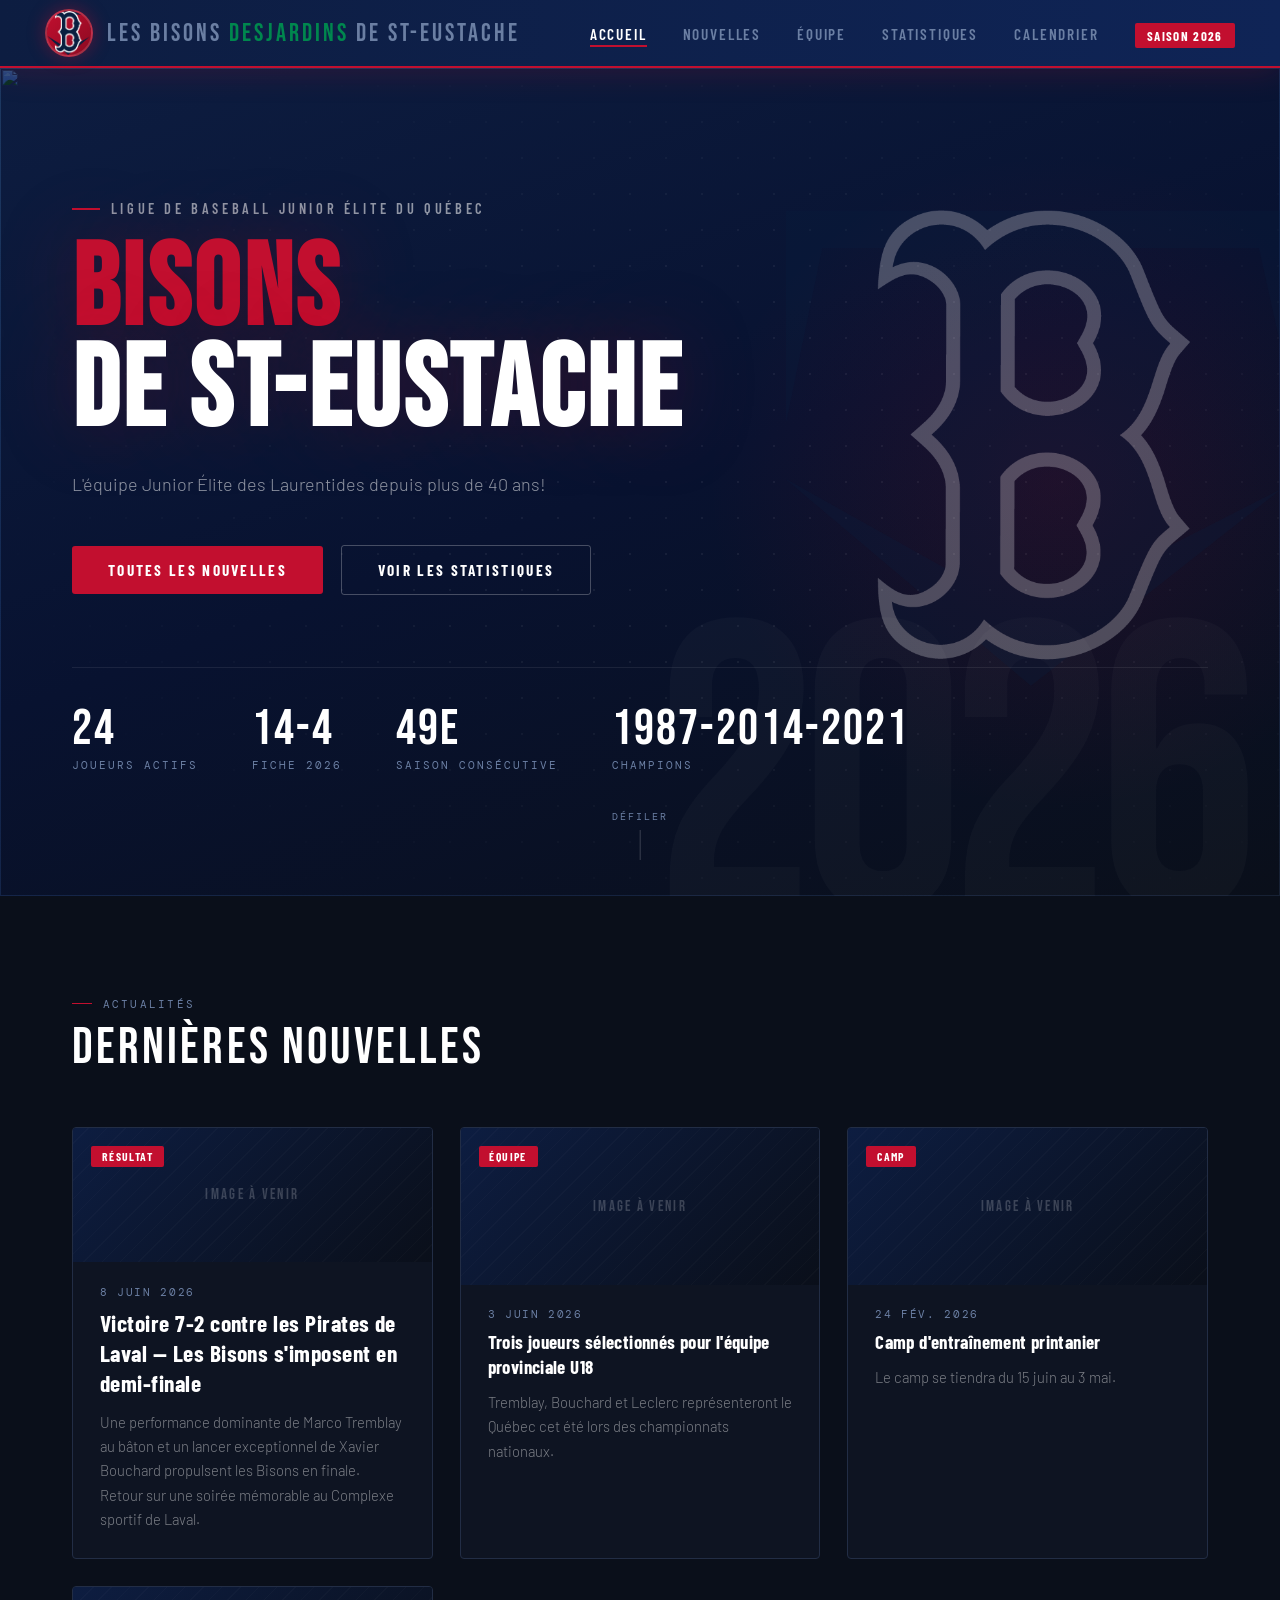
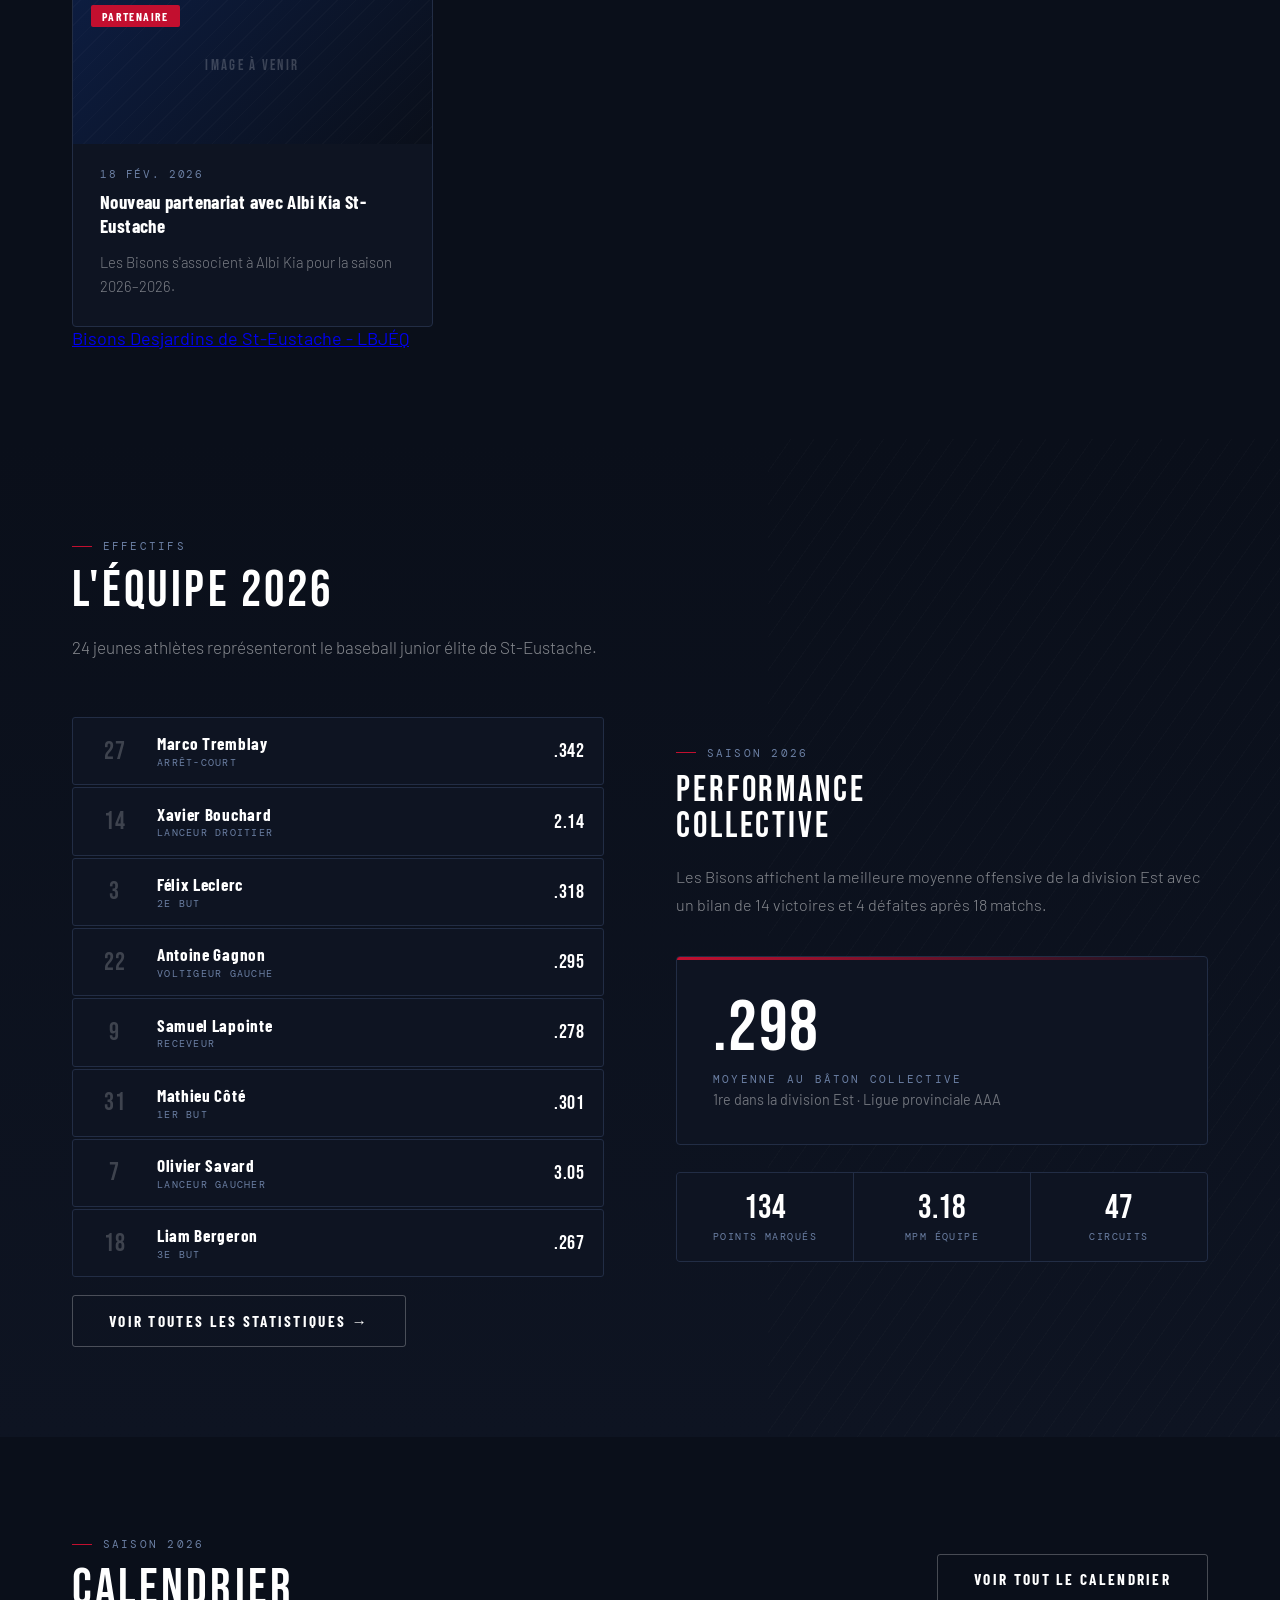
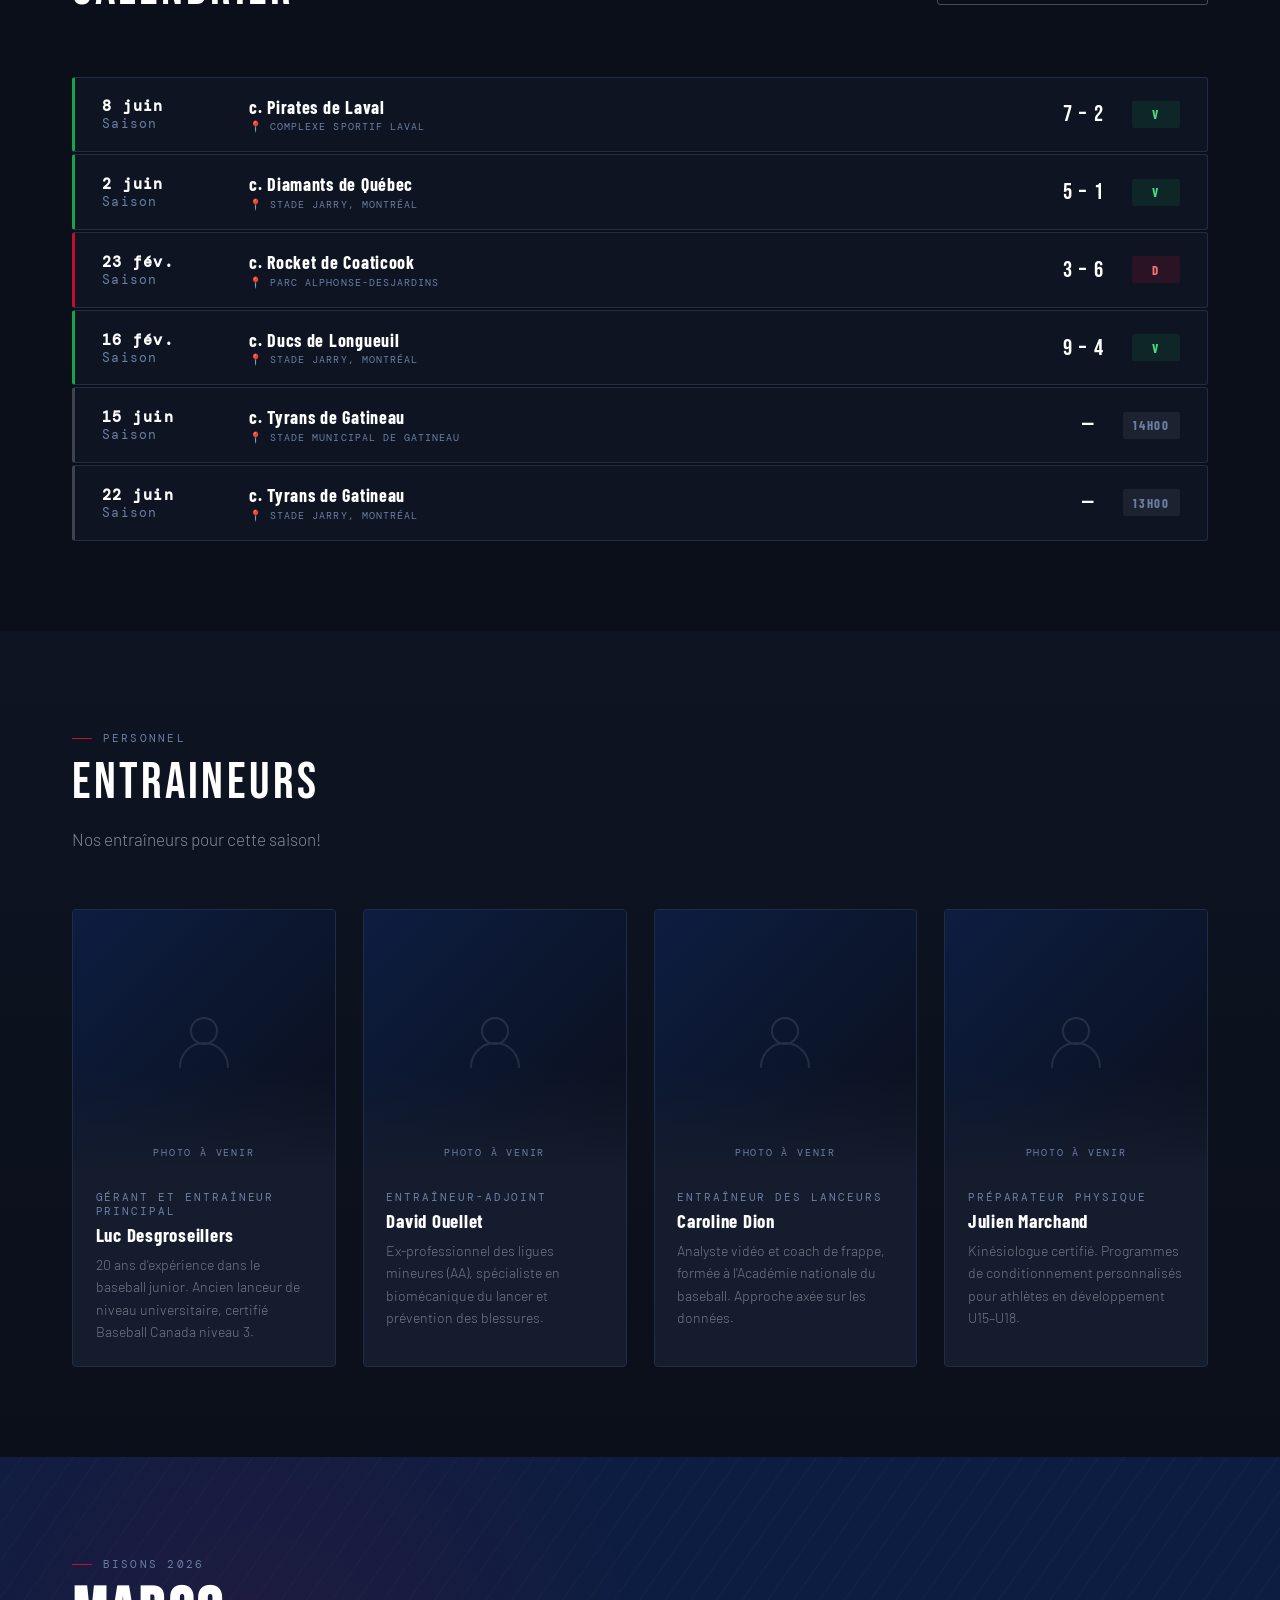
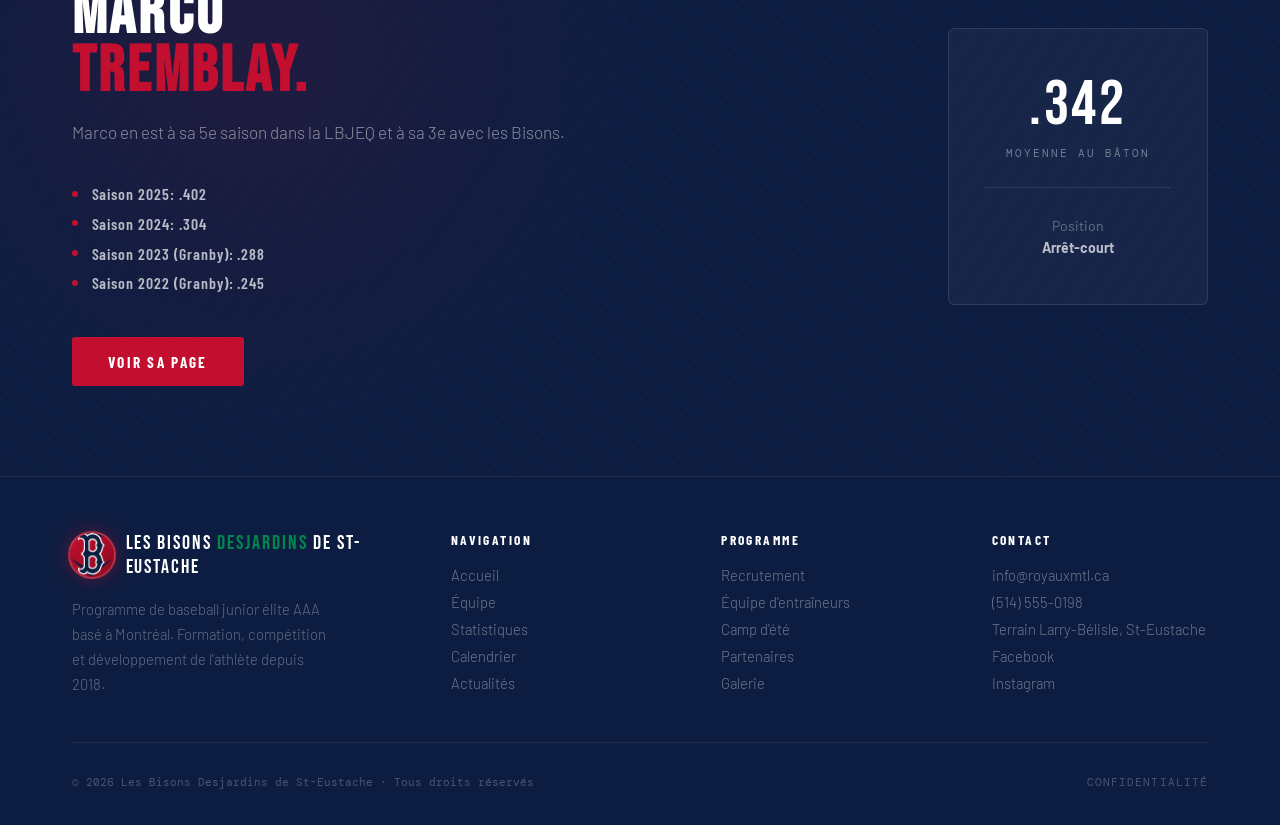
==== index.html @ 8368f29f "first commit" ====
<!DOCTYPE html>
<html lang="fr">
    <head>
        <meta charset="UTF-8" />
        <meta name="viewport" content="width=device-width, initial-scale=1.0" />
        <title>Les Bisons Desjardins de St-Eustache - LBJEQ</title>
        <link
            href="https://fonts.googleapis.com/css2?family=Bebas+Neue&family=Barlow+Condensed:wght@300;400;600;700;800&family=Barlow:wght@300;400;500&family=DM+Mono:wght@400;500&display=swap"
            rel="stylesheet"
        />
        <link rel="stylesheet" href="assets/css/app-mobile-first.css" />
    </head>
    <body>
        <div id="fb-root"></div>
<script async defer crossorigin="anonymous" src="https://connect.facebook.net/fr_CA/sdk.js#xfbml=1&version=v25.0&appId=APP_ID"></script>
        <!-- ══ NAV ══ -->
        <nav>
            <a href="index.html" class="nav-logo">
                <div class="logo-circle">
                    <img
                        src="assets/images/bisons_logo_no_bg.png"
                        alt="Bisons de St-Eustache"
                    />
                </div>
                <span class="nav-team"
                    >Les Bisons <span class="desjardins">Desjardins</span> de
                    St-Eustache</span
                >
            </a>
            <ul class="nav-links">
                <li><a href="index.html" class="active">Accueil</a></li>
                <li><a href="#nouvelles">Nouvelles</a></li>
                <li><a href="#equipe">Équipe</a></li>
                <li><a href="stats.html">Statistiques</a></li>
                <li><a href="calendrier.html">Calendrier</a></li>
                <li><span class="nav-badge">Saison 2026</span></li>
            </ul>
        </nav>

        <!-- ══ HERO ══ -->
        <section class="hero" id="accueil">
            <img class="hero-image" src="assets/images/IMG_6577.jpg" alt="">
            <div class="hero-bg-text">
                2026                
            </div>
            <div class="hero-inner">
                <img
                    class="team-logo logo-hero"
                    src="assets/images/bisons_logo_no_bg.png"
                    alt="Bisons de St-Eustache"
                />
                <div class="hero-eyebrow anim d1">
                    Ligue de Baseball Junior Élite du Québec
                </div>
                <h1 class="hero-title anim d2">
                    <em>Bisons</em> de St-Eustache
                </h1>
                <p class="hero-desc anim d3">
                    L'équipe Junior Élite des Laurentides depuis plus de 40 ans!
                </p>

                <div class="hero-actions anim d4">
                    <a href="#recrutement" class="btn-primary"
                        >Toutes les nouvelles</a
                    >
                    <a href="stats.html" class="btn-outline"
                        >Voir les statistiques</a
                    >
                </div>
                <div class="hero-stats anim d5">
                    <div class="hero-stat-item">
                        <div class="hero-stat-val">24</div>
                        <div class="hero-stat-label">Joueurs actifs</div>
                    </div>
                    <div class="hero-stat-item">
                        <div class="hero-stat-val">14-4</div>
                        <div class="hero-stat-label">Fiche 2026</div>
                    </div>
                    <div class="hero-stat-item">
                        <div class="hero-stat-val">49e</div>
                        <div class="hero-stat-label">Saison consécutive</div>
                    </div>
                    <div class="hero-stat-item">
                        <div class="hero-stat-val">1987-2014-2021</div>
                        <div class="hero-stat-label">Champions</div>
                    </div>
                </div>
            </div>
            <div class="hero-scroll">Défiler</div>
        </section>

        <!-- ══ ACTUALITÉS ══ -->
        <section id="actualites">
            <div class="section-label">Actualités</div>
            <div class="section-title">Dernières nouvelles</div>

            <div class="news-grid">
                <a href="#" class="news-card featured">
                    <div class="news-thumb">
                        <div class="news-thumb-bg"></div>
                        <div class="news-thumb-pattern"></div>
                        <span class="news-thumb-label">Image à venir</span>
                        <span class="news-thumb-tag">Résultat</span>
                    </div>
                    <div class="news-body">
                        <div class="news-date">8 juin 2026</div>
                        <div class="news-title">
                            Victoire 7-2 contre les Pirates de Laval — Les Bisons
                            s'imposent en demi-finale
                        </div>
                        <p class="news-excerpt">
                            Une performance dominante de Marco Tremblay au bâton
                            et un lancer exceptionnel de Xavier Bouchard
                            propulsent les Bisons en finale. Retour
                            sur une soirée mémorable au Complexe sportif de
                            Laval.
                        </p>
                    </div>
                </a>

                <a href="#" class="news-card">
                    <div class="news-thumb">
                        <div class="news-thumb-bg"></div>
                        <div class="news-thumb-pattern"></div>
                        <span class="news-thumb-label">Image à venir</span>
                        <span class="news-thumb-tag">Équipe</span>
                    </div>
                    <div class="news-body">
                        <div class="news-date">3 juin 2026</div>
                        <div class="news-title">
                            Trois joueurs sélectionnés pour l'équipe provinciale
                            U18
                        </div>
                        <p class="news-excerpt">
                            Tremblay, Bouchard et Leclerc représenteront le
                            Québec cet été lors des championnats nationaux.
                        </p>
                    </div>
                </a>

                <a href="#" class="news-card">
                    <div class="news-thumb">
                        <div class="news-thumb-bg"></div>
                        <div class="news-thumb-pattern"></div>
                        <span class="news-thumb-label">Image à venir</span>
                        <span class="news-thumb-tag">Camp</span>
                    </div>
                    <div class="news-body">
                        <div class="news-date">24 fév. 2026</div>
                        <div class="news-title">
                            Camp d'entraînement printanier
                        </div>
                        <p class="news-excerpt">
                            Le camp se tiendra du 15 juin au 3 mai. 
                        </p>
                    </div>
                </a>

                <a href="#" class="news-card">
                    <div class="news-thumb">
                        <div class="news-thumb-bg"></div>
                        <div class="news-thumb-pattern"></div>
                        <span class="news-thumb-label">Image à venir</span>
                        <span class="news-thumb-tag">Partenaire</span>
                    </div>
                    <div class="news-body">
                        <div class="news-date">18 fév. 2026</div>
                        <div class="news-title">
                            Nouveau partenariat avec Albi Kia St-Eustache
                        </div>
                        <p class="news-excerpt">
                            Les Bisons s'associent à Albi Kia pour
                            la saison 2026–2026.
                        </p>
                    </div>
                </a>
            </div>

            <div class="fb-page" data-href="https://www.facebook.com/bisonssteustachelbjeq" data-tabs="" data-width="" data-height="" data-small-header="false" data-adapt-container-width="true" data-hide-cover="false" data-show-facepile="false"><blockquote cite="https://www.facebook.com/bisonssteustachelbjeq" class="fb-xfbml-parse-ignore"><a href="https://www.facebook.com/bisonssteustachelbjeq">Bisons Desjardins de St-Eustache - LBJÉQ</a></blockquote></div>
        </section>

        <!-- ══ ÉQUIPE ══ -->
        <section id="equipe">
            <div class="section-label">Effectifs</div>
            <div class="section-title">L'équipe 2026</div>
            <p class="section-desc">
                24 jeunes athlètes représenteront le baseball junior élite de St-Eustache.
            </p>

            <div class="equipe-layout">
                <!-- Liste joueurs -->
                <div>
                    <div class="roster-list">
                        <a href="#" class="roster-item">
                            <span class="roster-num">27</span>
                            <div class="roster-info">
                                <div class="roster-name">Marco Tremblay</div>
                                <div class="roster-pos">Arrêt-court</div>
                            </div>
                            <span class="roster-avg">.342</span>
                        </a>
                        <a href="#" class="roster-item">
                            <span class="roster-num">14</span>
                            <div class="roster-info">
                                <div class="roster-name">Xavier Bouchard</div>
                                <div class="roster-pos">Lanceur droitier</div>
                            </div>
                            <span class="roster-avg">2.14</span>
                        </a>
                        <a href="#" class="roster-item">
                            <span class="roster-num">3</span>
                            <div class="roster-info">
                                <div class="roster-name">Félix Leclerc</div>
                                <div class="roster-pos">2e but</div>
                            </div>
                            <span class="roster-avg">.318</span>
                        </a>
                        <a href="#" class="roster-item">
                            <span class="roster-num">22</span>
                            <div class="roster-info">
                                <div class="roster-name">Antoine Gagnon</div>
                                <div class="roster-pos">Voltigeur gauche</div>
                            </div>
                            <span class="roster-avg">.295</span>
                        </a>
                        <a href="#" class="roster-item">
                            <span class="roster-num">9</span>
                            <div class="roster-info">
                                <div class="roster-name">Samuel Lapointe</div>
                                <div class="roster-pos">Receveur</div>
                            </div>
                            <span class="roster-avg">.278</span>
                        </a>
                        <a href="#" class="roster-item">
                            <span class="roster-num">31</span>
                            <div class="roster-info">
                                <div class="roster-name">Mathieu Côté</div>
                                <div class="roster-pos">1er but</div>
                            </div>
                            <span class="roster-avg">.301</span>
                        </a>
                        <a href="#" class="roster-item">
                            <span class="roster-num">7</span>
                            <div class="roster-info">
                                <div class="roster-name">Olivier Savard</div>
                                <div class="roster-pos">Lanceur gaucher</div>
                            </div>
                            <span class="roster-avg">3.05</span>
                        </a>
                        <a href="#" class="roster-item">
                            <span class="roster-num">18</span>
                            <div class="roster-info">
                                <div class="roster-name">Liam Bergeron</div>
                                <div class="roster-pos">3e but</div>
                            </div>
                            <span class="roster-avg">.267</span>
                        </a>
                    </div>
                    <div style="margin-top: 1rem">
                        <a
                            href="stats.html"
                            class="btn-outline"                           
                        >
                            Voir toutes les statistiques →
                        </a>
                    </div>
                </div>

                <!-- Statistiques équipe -->
                <div class="equipe-cta">
                    <div class="section-label">Saison 2026</div>
                    <div class="equipe-cta-title">
                        Performance<br />collective
                    </div>
                    <p class="equipe-cta-text">
                        Les Bisons affichent la meilleure moyenne offensive de
                        la division Est avec un bilan de 14 victoires et 4
                        défaites après 18 matchs.
                    </p>

                    <div class="stat-showcase">
                        <div class="stat-showcase-val">.298</div>
                        <div class="stat-showcase-label">
                            Moyenne au bâton collective
                        </div>
                        <div class="stat-showcase-sub">
                            1re dans la division Est · Ligue provinciale AAA
                        </div>
                    </div>

                    <div class="stat-mini-row">
                        <div class="stat-mini">
                            <div class="stat-mini-val">134</div>
                            <div class="stat-mini-label">Points marqués</div>
                        </div>
                        <div class="stat-mini">
                            <div class="stat-mini-val">3.18</div>
                            <div class="stat-mini-label">MPM équipe</div>
                        </div>
                        <div class="stat-mini">
                            <div class="stat-mini-val">47</div>
                            <div class="stat-mini-label">Circuits</div>
                        </div>
                    </div>
                </div>
            </div>
        </section>

        <!-- ══ CALENDRIER ══ -->
        <section id="calendrier">
            <div class="cal-header-row">
                <div>
                    <div class="section-label">Saison 2026</div>
                    <div class="section-title">Calendrier</div>
                </div>
                    <div>
                        <a
                            href="calendrier.html"
                            class="btn-outline"                           
                        >
                            Voir tout le calendrier
                        </a>
                    </div>
            </div>

            <div class="games-list">
                <div class="game-row win">
                    <div class="game-date">
                        <strong>8 juin</strong>Saison
                    </div>
                    <div class="game-matchup">
                        <div class="game-vs">c. Pirates de Laval</div>
                        <div class="game-location">
                            📍 Complexe sportif Laval
                        </div>
                    </div>
                    <div class="game-score">7 – 2</div>
                    <div class="game-result v">V</div>
                </div>
                <div class="game-row win">
                    <div class="game-date"><strong>2 juin</strong>Saison</div>
                    <div class="game-matchup">
                        <div class="game-vs">c. Diamants de Québec</div>
                        <div class="game-location">
                            📍 Stade Jarry, Montréal
                        </div>
                    </div>
                    <div class="game-score">5 – 1</div>
                    <div class="game-result v">V</div>
                </div>
                <div class="game-row loss">
                    <div class="game-date"><strong>23 fév.</strong>Saison</div>
                    <div class="game-matchup">
                        <div class="game-vs">c. Rocket de Coaticook</div>
                        <div class="game-location">
                            📍 Parc Alphonse-Desjardins
                        </div>
                    </div>
                    <div class="game-score">3 – 6</div>
                    <div class="game-result d">D</div>
                </div>
                <div class="game-row win">
                    <div class="game-date"><strong>16 fév.</strong>Saison</div>
                    <div class="game-matchup">
                        <div class="game-vs">c. Ducs de Longueuil</div>
                        <div class="game-location">
                            📍 Stade Jarry, Montréal
                        </div>
                    </div>
                    <div class="game-score">9 – 4</div>
                    <div class="game-result v">V</div>
                </div>
                <div class="game-row next">
                    <div class="game-date"><strong>15 juin</strong>Saison</div>
                    <div class="game-matchup">
                        <div class="game-vs">c. Tyrans de Gatineau</div>
                        <div class="game-location">
                            📍 Stade Municipal de Gatineau
                        </div>
                    </div>
                    <div class="game-score">—</div>
                    <div class="game-result a-venir">14h00</div>
                </div>
                <div class="game-row next">
                    <div class="game-date"><strong>22 juin</strong>Saison</div>
                    <div class="game-matchup">
                        <div class="game-vs">c. Tyrans de Gatineau</div>
                        <div class="game-location">
                            📍 Stade Jarry, Montréal
                        </div>
                    </div>
                    <div class="game-score">—</div>
                    <div class="game-result a-venir">13h00</div>
                </div>
            </div>
        </section>

        <!-- ══ ENTRAÎNEURS ══ -->
        <section id="entraineurs">
            <div class="section-label">Personnel</div>
            <div class="section-title">Entraineurs</div>
            <p class="section-desc">Nos entraîneurs pour cette saison!</p>

            <div class="staff-grid">
                <div class="staff-card">
                    <div class="staff-photo">
                        <svg
                            width="60"
                            height="60"
                            viewBox="0 0 60 60"
                            fill="none"
                        >
                            <circle
                                cx="30"
                                cy="20"
                                r="13"
                                stroke="white"
                                stroke-width="2"
                            />
                            <path
                                d="M6 56c0-13.255 10.745-24 24-24s24 10.745 24 24"
                                stroke="white"
                                stroke-width="2"
                                stroke-linecap="round"
                            />
                        </svg>
                        <div class="staff-photo-label">Photo à venir</div>
                    </div>
                    <div class="staff-body">
                        <div class="staff-role">
                            Gérant et entraîneur principal
                        </div>
                        <div class="staff-name">Luc Desgroseillers</div>
                        <p class="staff-bio">
                            20 ans d'expérience dans le baseball junior. Ancien
                            lanceur de niveau universitaire, certifié Baseball
                            Canada niveau 3.
                        </p>
                    </div>
                </div>

                <div class="staff-card">
                    <div class="staff-photo">
                        <svg
                            width="60"
                            height="60"
                            viewBox="0 0 60 60"
                            fill="none"
                        >
                            <circle
                                cx="30"
                                cy="20"
                                r="13"
                                stroke="white"
                                stroke-width="2"
                            />
                            <path
                                d="M6 56c0-13.255 10.745-24 24-24s24 10.745 24 24"
                                stroke="white"
                                stroke-width="2"
                                stroke-linecap="round"
                            />
                        </svg>
                        <div class="staff-photo-label">Photo à venir</div>
                    </div>
                    <div class="staff-body">
                        <div class="staff-role">Entraîneur-adjoint</div>
                        <div class="staff-name">David Ouellet</div>
                        <p class="staff-bio">
                            Ex-professionnel des ligues mineures (AA),
                            spécialiste en biomécanique du lancer et prévention
                            des blessures.
                        </p>
                    </div>
                </div>

                <div class="staff-card">
                    <div class="staff-photo">
                        <svg
                            width="60"
                            height="60"
                            viewBox="0 0 60 60"
                            fill="none"
                        >
                            <circle
                                cx="30"
                                cy="20"
                                r="13"
                                stroke="white"
                                stroke-width="2"
                            />
                            <path
                                d="M6 56c0-13.255 10.745-24 24-24s24 10.745 24 24"
                                stroke="white"
                                stroke-width="2"
                                stroke-linecap="round"
                            />
                        </svg>
                        <div class="staff-photo-label">Photo à venir</div>
                    </div>
                    <div class="staff-body">
                        <div class="staff-role">Entraîneur des lanceurs</div>
                        <div class="staff-name">Caroline Dion</div>
                        <p class="staff-bio">
                            Analyste vidéo et coach de frappe, formée à
                            l'Académie nationale du baseball. Approche axée sur
                            les données.
                        </p>
                    </div>
                </div>

                <div class="staff-card">
                    <div class="staff-photo">
                        <svg
                            width="60"
                            height="60"
                            viewBox="0 0 60 60"
                            fill="none"
                        >
                            <circle
                                cx="30"
                                cy="20"
                                r="13"
                                stroke="white"
                                stroke-width="2"
                            />
                            <path
                                d="M6 56c0-13.255 10.745-24 24-24s24 10.745 24 24"
                                stroke="white"
                                stroke-width="2"
                                stroke-linecap="round"
                            />
                        </svg>
                        <div class="staff-photo-label">Photo à venir</div>
                    </div>
                    <div class="staff-body">
                        <div class="staff-role">Préparateur physique</div>
                        <div class="staff-name">Julien Marchand</div>
                        <p class="staff-bio">
                            Kinésiologue certifié. Programmes de conditionnement
                            personnalisés pour athlètes en développement
                            U15–U18.
                        </p>
                    </div>
                </div>
            </div>
        </section>

        <!-- ══ RECRUTEMENT ══ -->
        <section id="recrutement">
            <div class="recruit-inner">
                <div>
                    <div class="section-label">Bisons 2026</div>
                    <h2 class="recruit-title">
                        Marco<br /><span>Tremblay.</span>
                    </h2>
                    <p class="recruit-desc">
                        Marco en est à sa 5e saison dans la LBJEQ et à sa 3e avec les Bisons.
                    </p>
                    <div class="recruit-criteria">
                        <div class="recruit-crit">
                            Saison 2025: .402
                        </div>
                        <div class="recruit-crit">
                            Saison 2024: .304
                        </div>
                        <div class="recruit-crit">
                            Saison 2023 (Granby): .288
                        </div>
                        <div class="recruit-crit">
                            Saison 2022 (Granby): .245
                        </div>                        
                    </div>
                    <div style="display: flex; gap: 1rem; flex-wrap: wrap">
                        <a href="#" class="btn-primary"
                            >Voir sa page</a
                        >
                    </div>
                </div>

                <div class="recruit-card">
                    <div class="recruit-card-val">.342</div>
                    <div class="recruit-card-label">Moyenne au bâton</div>
                    <div class="recruit-card-divider"></div>
                    <div class="recruit-card-sub">
                        Position<br />
                        <strong style="color: rgba(255, 255, 255, 0.7)"
                            >Arrêt-court</strong
                        >
                    </div>
                </div>
            </div>
        </section>

        <!-- ══ FOOTER ══ -->
        <footer class="footer-full">
            <div class="footer-top">
                <div class="footer-brand">
                    <div class="footer-logo-row">
                        <div class="footer-logo-circle logo-circle">
                            <img
                                src="assets/images/bisons_logo_no_bg.png"
                                alt="Bisons de St-Eustache"
                            />
                        </div>
                        <span class="footer-brand-name"
                            >Les Bisons
                            <span class="desjardins">Desjardins</span> de
                            St-Eustache</span
                        >
                    </div>
                    <p class="footer-brand-desc">
                        Programme de baseball junior élite AAA basé à Montréal.
                        Formation, compétition et développement de l'athlète
                        depuis 2018.
                    </p>
                </div>
                <div>
                    <div class="footer-col-title">Navigation</div>
                    <div class="footer-col-links">
                        <a href="#">Accueil</a>
                        <a href="#">Équipe</a>
                        <a href="stats.html">Statistiques</a>
                        <a href="#">Calendrier</a>
                        <a href="#">Actualités</a>
                    </div>
                </div>
                <div>
                    <div class="footer-col-title">Programme</div>
                    <div class="footer-col-links">
                        <a href="#">Recrutement</a>
                        <a href="#">Équipe d'entraîneurs</a>
                        <a href="#">Camp d'été</a>
                        <a href="#">Partenaires</a>
                        <a href="#">Galerie</a>
                    </div>
                </div>
                <div>
                    <div class="footer-col-title">Contact</div>
                    <div class="footer-col-links">
                        <a href="#">info@royauxmtl.ca</a>
                        <a href="#">(514) 555-0198</a>
                        <a href="#">Terrain Larry-Bélisle, St-Eustache</a>
                        <a href="#">Facebook</a>
                        <a href="#">Instagram</a>
                    </div>
                </div>
            </div>
            <div class="footer-bottom">
                <div class="footer-copy">
                    © 2026 Les Bisons Desjardins de St-Eustache · Tous droits
                    réservés
                </div>
                <div class="footer-bottom-links">
                    <a href="#">Confidentialité</a>
                </div>
            </div>
        </footer>

        <script>
            // Tabs calendrier
            document.querySelectorAll(".cal-tab").forEach((tab) => {
                tab.addEventListener("click", () => {
                    document
                        .querySelectorAll(".cal-tab")
                        .forEach((t) => t.classList.remove("active"));
                    tab.classList.add("active");
                });
            });

            // Intersection Observer pour animations au scroll
            const observer = new IntersectionObserver(
                (entries) => {
                    entries.forEach((e) => {
                        if (e.isIntersecting) {
                            e.target.style.animationPlayState = "running";
                        }
                    });
                },
                { threshold: 0.1 }
            );

            document.querySelectorAll(".anim").forEach((el) => {
                el.style.animationPlayState = "paused";
                observer.observe(el);
            });

            const nav = document.querySelector("nav");
            let lastScroll = 0;

            window.addEventListener(
                "scroll",
                () => {
                    const scrollY = window.scrollY;

                    if (scrollY > 60) {
                        nav.classList.add("nav-compact");
                    } else {
                        nav.classList.remove("nav-compact");
                    }

                    lastScroll = scrollY;
                },
                { passive: true }
            );
        </script>
    </body>
</html>
---- assets/css/app-mobile-first.css ----
/*
 * ═══════════════════════════════════════════════════════════════════
 *  Les Bisons de St-Eustache — Feuille de styles principale
 *  Couvre : index.html · stats.html · calendrier.html
 *
 *  Approche : MOBILE-FIRST
 *  Les styles de base ciblent les petits écrans (< 512px).
 *  Les media queries élargissent la mise en page progressivement :
 *    @media (min-width: 512px)   — petits téléphones / paysage
 *    @media (min-width: 792px)   — tablettes
 *    @media (min-width: 992px)   — tablettes larges
 *    @media (min-width: 1084px)  — bureau
 *
 *  Polices requises (Google Fonts) :
 *  Bebas Neue · Barlow Condensed 300/400/600/700/800
 *  Barlow 300/400/500 · DM Mono 400/500
 *
 *  <link href="https://fonts.googleapis.com/css2?family=Bebas+Neue
 *    &family=Barlow+Condensed:wght@300;400;600;700;800
 *    &family=Barlow:wght@300;400;500
 *    &family=DM+Mono:wght@400;500&display=swap" rel="stylesheet"/>
 * ═══════════════════════════════════════════════════════════════════
 */


/* ════════════════════════════════════════════════════════════════
   1. DESIGN TOKENS — variables CSS
   ════════════════════════════════════════════════════════════════ */
:root {
    --rouge:         #c20f2f;
    --rouge-sombre:  #8c0a21;
    --marine:        #0d1d41;
    --blanc:         #ffffff;
    --gris-fonce:    #0a0f1a;
    --gris-moyen:    #111827;
    --surface:       #0e1422;
    --surface2:      #141c2e;
    --bord:          #222d45;
    --muted:         #6b7fa3;
    --vert:          #16a34a;
    --vert-bg:       rgba(22, 163, 74, 0.12);
    --vert-text:     #4ade80;
    --rouge-bg:      rgba(194, 15, 47, 0.15);
    --rouge-text:    #f87171;
    --desjardins:    #00874e;
}


/* ════════════════════════════════════════════════════════════════
   2. RESET & BASE
   ════════════════════════════════════════════════════════════════ */
*,
*::before,
*::after {
    box-sizing: border-box;
    margin: 0;
    padding: 0;
}

html {
    scroll-behavior: smooth;    
    font-size: 18px;
}

body {
    font-family: "Barlow", sans-serif;
    background: var(--gris-fonce);
    color: var(--blanc);
    overflow-x: hidden;
    min-height: 100vh;
}


/* ════════════════════════════════════════════════════════════════
   3. NAVIGATION
   ════════════════════════════════════════════════════════════════ */
nav {
    position: sticky;
    top: 0;
    z-index: 200;
    background: linear-gradient(90deg, var(--marine) 0%, #0f2456 100%);
    border-bottom: 2px solid var(--rouge);
    display: flex;
    align-items: center;
    justify-content: space-between;
    padding: 0 1rem;         /* mobile : padding réduit */
    height: 68px;
    box-shadow: 0 4px 32px rgba(194, 15, 47, 0.18);
    transition:
        height 0.3s cubic-bezier(0.16, 1, 0.3, 1),
        box-shadow 0.3s ease,
        background 0.3s ease,
        padding 0.3s ease;
}

@media (min-width: 792px) {
    nav {
        padding: 0 1.5rem;
    }
}

@media (min-width: 1084px) {
    nav {
        padding: 0 2.5rem;
    }
}

.nav-logo {
    display: flex;
    align-items: center;
    gap: 0.75rem;
    text-decoration: none;
}

.nav-logo,
.nav-logo:visited {
    color: var(--muted);
}

.logo-circle img {
    width: 48px;
    height: 48px;
    border-radius: 50%;
    background: linear-gradient(135deg, var(--rouge) 0%, var(--rouge-sombre) 100%);
    border: 2px solid rgba(255, 255, 255, 0.15);
    display: flex;
    align-items: center;
    justify-content: center;
    font-family: "Bebas Neue", sans-serif;
    font-size: 1.05rem;
    letter-spacing: 0.04em;
    color: var(--blanc);
    box-shadow: 0 0 18px rgba(194, 15, 47, 0.4);
    flex-shrink: 0;
}

.nav-team {
    font-family: "Bebas Neue", sans-serif;
    font-size: 1.4rem;
    letter-spacing: 0.12em;
}

/* Sur mobile, on cache le sous-titre Desjardins */
.desjardins {
    color: var(--desjardins);
}

@media (min-width: 992px) {
    .nav-team .desjardins {
        display: none;  /* Caché entre 792px et 992px (nav-team disparaît) */
    }
}

@media (min-width: 1084px) {
    .nav-team .desjardins {
        display: inline; /* Réapparaît sur grand écran */
    }
}

/* Sur mobile, nav-team est visible mais nav-links est caché */
.nav-links {
    display: none;          /* mobile : liens masqués */
    list-style: none;
}

@media (min-width: 792px) {
    /* Entre 792px et 991px : liens visibles, nom d'équipe masqué */
    .nav-links {
        display: flex;
        align-items: center;
        gap: 2rem;
    }
    .nav-team {
        display: none;
    }
}

@media (min-width: 992px) {
    /* À partir de 992px : nom d'équipe réapparaît */
    .nav-team {
        display: block;
    }
}

@media (min-width: 1084px) {
    .nav-links {
        gap: 2rem;
    }
}

.nav-links a {
    font-family: "Barlow Condensed", sans-serif;
    font-weight: 600;
    font-size: 0.85rem;
    letter-spacing: 0.12em;
    text-transform: uppercase;
    color: var(--muted);
    text-decoration: none;
    transition: color 0.2s;
    position: relative;
}

.nav-links a::after {
    content: "";
    position: absolute;
    bottom: -4px;
    left: 0;
    right: 0;
    height: 2px;
    background: var(--rouge);
    transform: scaleX(0);
    transition: transform 0.2s;
}

.nav-links a:hover       { color: var(--blanc); }
.nav-links a:hover::after { transform: scaleX(1); }
.nav-links a.active       { color: var(--blanc); }
.nav-links a.active::after { transform: scaleX(1); }

.nav-badge {
    background: var(--rouge);
    color: #fff;
    font-family: "Barlow Condensed", sans-serif;
    font-size: 0.72rem;
    font-weight: 700;
    letter-spacing: 0.1em;
    padding: 0.25rem 0.7rem;
    border-radius: 2px;
    text-transform: uppercase;
}

/* ══ NAVIGATION COMPACTE AU SCROLL ══ */
nav.nav-compact {
    height: 48px;
    background: rgba(8, 12, 20, 0.92);
    backdrop-filter: blur(18px);
    -webkit-backdrop-filter: blur(18px);
    box-shadow: 0 2px 20px rgba(0, 0, 0, 0.4);
    padding: 0 1rem;
}

@media (min-width: 792px) {
    nav.nav-compact {
        padding: 0 1.5rem;
    }
}

@media (min-width: 1084px) {
    nav.nav-compact {
        padding: 0 2rem;
    }
}

nav.nav-compact .logo-circle img {
    width: 32px;
    height: 32px;
    font-size: 0.75rem;
    transition: width 0.3s ease, height 0.3s ease, font-size 0.3s ease;
}

nav.nav-compact .nav-team {
    font-size: 1.1rem;
    transition: font-size 0.3s ease;
}

nav.nav-compact .nav-links {
    gap: 1.25rem;
}

nav.nav-compact .nav-links a {
    font-size: 0.75rem;
}

nav.nav-compact .nav-badge {
    display: none;
}


/* ════════════════════════════════════════════════════════════════
   4. TYPOGRAPHIE COMMUNE
   ════════════════════════════════════════════════════════════════ */
.section-label {
    display: inline-flex;
    align-items: center;
    gap: 0.6rem;
    font-family: "DM Mono", monospace;
    font-size: 0.62rem;
    letter-spacing: 0.2em;
    text-transform: uppercase;
    color: var(--muted);
    margin-bottom: 0.75rem;
}
.section-label::before {
    content: "";
    width: 20px;
    height: 1px;
    background: var(--rouge);
}

.section-title {
    font-family: "Bebas Neue", sans-serif;
    font-size: clamp(2.2rem, 4vw, 3.4rem);
    letter-spacing: 0.06em;
    line-height: 0.95;
    color: var(--blanc);
    margin-bottom: 1rem;
}

.section-desc {
    font-size: 0.95rem;
    font-weight: 300;
    line-height: 1.75;
    color: rgba(255, 255, 255, 0.5);
    max-width: 560px;
}

.page-header {
    background: linear-gradient(180deg, var(--marine) 0%, var(--gris-fonce) 100%);
    padding: 2rem 1rem 2rem;   /* mobile */
    position: relative;
    overflow: hidden;
}

@media (min-width: 792px) {
    .page-header {
        padding: 2.5rem 1.5rem 3rem;
    }
}

@media (min-width: 1084px) {
    .page-header {
        padding: 3.5rem 4rem 3rem;
    }
}

.page-header::before {
    content: "";
    position: absolute;
    inset: 0;
    background: radial-gradient(
        ellipse 70% 100% at 90% 50%,
        rgba(194, 15, 47, 0.07),
        transparent
    );
}

.page-header-bg {
    position: absolute;
    right: 2rem;
    top: 50%;
    transform: translateY(-50%);
    font-family: "Bebas Neue", sans-serif;
    font-size: 18rem;
    line-height: 0.8;
    color: rgba(255, 255, 255, 0.025);
    pointer-events: none;
    user-select: none;
    letter-spacing: -0.05em;
}

.page-header-inner {
    position: relative;
    z-index: 1;
}

.page-eyebrow {
    display: inline-flex;
    align-items: center;
    gap: 0.6rem;
    font-family: "DM Mono", monospace;
    font-size: 0.65rem;
    letter-spacing: 0.2em;
    text-transform: uppercase;
    color: rgba(255, 255, 255, 0.45);
    margin-bottom: 0.75rem;
}
.page-eyebrow::before {
    content: "";
    width: 20px;
    height: 1px;
    background: var(--rouge);
}

.page-title {
    font-family: "Bebas Neue", sans-serif;
    font-size: clamp(2.8rem, 6vw, 5.5rem);
    line-height: 0.9;
    letter-spacing: 0.04em;
    color: var(--blanc);
}
.page-title span {
    color: var(--rouge);
}

.page-subtitle {
    font-size: 0.9rem;
    font-weight: 300;
    line-height: 1.7;
    color: rgba(255, 255, 255, 0.45);
    margin-top: 0.75rem;
}


/* ════════════════════════════════════════════════════════════════
   5. BOUTONS
   ════════════════════════════════════════════════════════════════ */
.btn-primary {
    font-family: "Barlow Condensed", sans-serif;
    font-weight: 700;
    font-size: 0.85rem;
    letter-spacing: 0.15em;
    text-transform: uppercase;
    background: var(--rouge);
    color: var(--blanc);
    padding: 0.85rem 2rem;
    border-radius: 3px;
    text-decoration: none;
    transition: background 0.2s, transform 0.15s;
    border: none;
    cursor: pointer;
    display: inline-block;
}
.btn-primary:hover {
    background: #a00d26;
    transform: translateY(-1px);
}

.btn-outline {
    font-family: "Barlow Condensed", sans-serif;
    font-weight: 700;
    font-size: 0.85rem;
    letter-spacing: 0.15em;
    text-transform: uppercase;
    background: transparent;
    color: var(--blanc);
    padding: 0.85rem 2rem;
    border-radius: 3px;
    text-decoration: none;
    border: 1.5px solid rgba(255, 255, 255, 0.25);
    transition: border-color 0.2s, color 0.2s;
    display: inline-block;
}
.btn-outline:hover {
    border-color: var(--blanc);
}


/* ════════════════════════════════════════════════════════════════
   6. ANIMATIONS
   ════════════════════════════════════════════════════════════════ */
@keyframes fadeUp {
    from { opacity: 0; transform: translateY(16px); }
    to   { opacity: 1; transform: translateY(0); }
}

@keyframes bob {
    0%, 100% { transform: translateX(-50%) translateY(0); }
    50%       { transform: translateX(-50%) translateY(6px); }
}

.anim {
    opacity: 0;
    animation: fadeUp 0.6s cubic-bezier(0.16, 1, 0.3, 1) forwards;
}

.d1 { animation-delay: 0.05s; }
.d2 { animation-delay: 0.15s; }
.d3 { animation-delay: 0.25s; }
.d4 { animation-delay: 0.35s; }
.d5 { animation-delay: 0.45s; }


/* ════════════════════════════════════════════════════════════════
   7. FOOTER
   ════════════════════════════════════════════════════════════════ */

/* Footer complet (index.html) */
footer.footer-full {
    background: var(--marine);
    border-top: 1px solid var(--bord);
    padding: 2rem 1.5rem;   /* mobile */
}

@media (min-width: 1084px) {
    footer.footer-full {
        padding: 3rem 4rem 2rem;
    }
}

.footer-top {
    display: grid;
    grid-template-columns: 1fr;   /* mobile : 1 colonne */
    gap: 2rem;
    padding-bottom: 2.5rem;
    border-bottom: 1px solid var(--bord);
}

@media (min-width: 792px) {
    .footer-top {
        grid-template-columns: 1fr 1fr;
    }
}

@media (min-width: 1084px) {
    .footer-top {
        grid-template-columns: 1.5fr 1fr 1fr 1fr;
        gap: 3rem;
    }
}

.footer-logo-row {
    display: flex;
    align-items: center;
    gap: 0.75rem;
    margin-bottom: 1rem;
}

.footer-logo-circle {
    width: 40px;
    height: 40px;
    border-radius: 50%;
    background: linear-gradient(135deg, var(--rouge), var(--rouge-sombre));
    display: flex;
    align-items: center;
    justify-content: center;
    font-family: "Bebas Neue", sans-serif;
    font-size: 0.85rem;
    color: #fff;
}

.footer-brand-name {
    font-family: "Bebas Neue", sans-serif;
    font-size: 1.1rem;
    letter-spacing: 0.1em;
}

.footer-brand-desc {
    font-size: 0.82rem;
    font-weight: 300;
    line-height: 1.7;
    color: rgba(255, 255, 255, 0.35);
    max-width: 260px;
}

.footer-col-title {
    font-family: "Barlow Condensed", sans-serif;
    font-weight: 700;
    font-size: 0.75rem;
    letter-spacing: 0.18em;
    text-transform: uppercase;
    color: var(--blanc);
    margin-bottom: 1rem;
}

.footer-col-links {
    display: flex;
    flex-direction: column;
    gap: 0.5rem;
}

.footer-col-links a {
    font-size: 0.82rem;
    font-weight: 300;
    color: rgba(255, 255, 255, 0.4);
    text-decoration: none;
    transition: color 0.15s;
}
.footer-col-links a:hover {
    color: var(--blanc);
}

.footer-bottom {
    display: flex;
    flex-direction: column;    /* mobile : empilé */
    gap: 0.75rem;
    padding-top: 1.75rem;
}

@media (min-width: 792px) {
    .footer-bottom {
        flex-direction: row;
        align-items: center;
        justify-content: space-between;
    }
}

.footer-bottom-links {
    display: flex;
    gap: 1.5rem;
}

.footer-bottom-links a {
    font-family: "DM Mono", monospace;
    font-size: 0.6rem;
    letter-spacing: 0.1em;
    text-transform: uppercase;
    color: rgba(255, 255, 255, 0.25);
    text-decoration: none;
    transition: color 0.15s;
}
.footer-bottom-links a:hover {
    color: rgba(255, 255, 255, 0.6);
}

/* Footer compact (stats.html, calendrier.html) */
footer.footer-compact {
    background: var(--marine);
    border-top: 1px solid var(--bord);
    padding: 1.25rem 1rem;      /* mobile */
    display: flex;
    flex-direction: column;     /* mobile : empilé */
    align-items: flex-start;
    flex-wrap: wrap;
    gap: 1rem;
}

@media (min-width: 792px) {
    footer.footer-compact {
        padding: 1.5rem;
        flex-direction: row;
        align-items: center;
        justify-content: space-between;
    }
}

@media (min-width: 1084px) {
    footer.footer-compact {
        padding: 2rem 4rem;
    }
}

/* Éléments partagés des deux footers */
.footer-id {
    display: flex;
    align-items: center;
    gap: 0.75rem;
}

.footer-dot {
    width: 8px;
    height: 8px;
    border-radius: 50%;
    background: var(--rouge);
}

.footer-name {
    font-family: "Bebas Neue", sans-serif;
    font-size: 0.95rem;
    letter-spacing: 0.12em;
    color: var(--blanc);
}

.footer-sub {
    font-family: "DM Mono", monospace;
    font-size: 0.6rem;
    letter-spacing: 0.12em;
    color: rgba(255, 255, 255, 0.35);
}

.footer-links {
    display: flex;
    gap: 1.75rem;
}

.footer-links a {
    font-family: "Barlow Condensed", sans-serif;
    font-weight: 600;
    font-size: 0.78rem;
    letter-spacing: 0.1em;
    text-transform: uppercase;
    color: rgba(255, 255, 255, 0.35);
    text-decoration: none;
    transition: color 0.15s;
}
.footer-links a:hover {
    color: var(--blanc);
}

.footer-copy {
    font-family: "DM Mono", monospace;
    font-size: 0.6rem;
    color: rgba(255, 255, 255, 0.25);
}


/* ════════════════════════════════════════════════════════════════
   8. INDEX — HERO
   ════════════════════════════════════════════════════════════════ */
.hero {
    position: relative;
    min-height: 92vh;
    background: linear-gradient(160deg, var(--marine) 0%, #081230 50%, var(--gris-fonce) 100%);
    display: flex;
    flex-direction: column;
    justify-content: center;
    padding: 3rem 1rem;          /* mobile */
    overflow: hidden;
}

@media (min-width: 792px) {
    .hero {
        padding: 4rem 2rem;
    }
}

@media (min-width: 1084px) {
    .hero {
        padding: 5rem 4rem;
    }
}

.hero::before {
    content: "";
    position: absolute;
    inset: 0;
    background-image: radial-gradient(rgba(255, 255, 255, 0.06) 1px, transparent 1px);
    background-size: 36px 36px;
    mask-image: radial-gradient(ellipse 80% 80% at 60% 50%, black 30%, transparent 80%);
}

.hero::after {
    content: "";
    position: absolute;
    right: -10%;
    top: 10%;
    bottom: 10%;
    width: 55%;
    background: radial-gradient(ellipse at center, rgba(194, 15, 47, 0.12) 0%, transparent 70%);
    pointer-events: none;
}

.hero-image {
    position: absolute;
    top: 0;
    left: 0;
    width: 100%;
    height: 100%;
    object-fit: cover;
    z-index: 0;
    mix-blend-mode:soft-light;
}

.hero-bg-text {
    position: absolute;
    right: 2rem;
    bottom: -3rem;
    font-family: "Bebas Neue", sans-serif;
    font-size: 32vw;
    line-height: 0.8;
    color: rgba(255, 255, 255, 0.025);
    letter-spacing: -0.04em;
    pointer-events: none;
    user-select: none;
}

.team-logo {
    position: absolute;
    top: 1rem;
    right: -5rem;
    mix-blend-mode: luminosity;
    opacity: 0.25;
    width: 50vw;             /* mobile : plus petit */
}

@media (min-width: 792px) {
    .team-logo {
        width: 50vw;
    }
}

@media (min-width: 1084px) {
    .team-logo {
        right: -5rem;
        width: 40vw;
    }
}

.hero-inner {
    position: relative;
    z-index: 1;
    max-width: 1400px;
}

.hero-eyebrow {
    display: inline-flex;
    align-items: center;
    gap: 0.6rem;
    font-family: "Barlow Condensed", sans-serif;
    font-weight: 600;
    font-size: 0.8rem;
    letter-spacing: 0.25em;
    text-transform: uppercase;
    color: rgba(255, 255, 255, 0.55);
    margin-bottom: 1.25rem;
}
.hero-eyebrow::before {
    content: "";
    width: 28px;
    height: 2px;
    background: var(--rouge);
}

.hero-title {
    font-family: "Bebas Neue", sans-serif;
    font-size: clamp(3.8rem, 9vw, 8rem);
    line-height: 0.88;
    letter-spacing: 0.03em;
    color: var(--blanc);
    text-shadow: 0 0 80px rgba(194, 15, 47, 0.25);
}

.hero-title em {
    font-style: normal;
    color: var(--rouge);
    display: block;
}

.hero-desc {
    margin-top: 1.5rem;
    font-size: 1rem;
    font-weight: 300;
    line-height: 1.7;
    color: rgba(255, 255, 255, 0.55);
    max-width: 480px;
}

.hero-actions {
    display: flex;
    align-items: center;
    gap: 1rem;
    margin-top: 2.5rem;
    flex-wrap: wrap;
}

.hero-stats {
    display: flex;
    flex-wrap: wrap;             /* mobile : retour à la ligne */
    gap: 1.5rem;
    margin-top: 4rem;
    padding-top: 2rem;
    border-top: 1px solid rgba(255, 255, 255, 0.08);
}

@media (min-width: 792px) {
    .hero-stats {
        flex-wrap: nowrap;
        gap: 3rem;
    }
}

.hero-stat-val {
    font-family: "Bebas Neue", sans-serif;
    font-size: 2.8rem;
    line-height: 1;
    letter-spacing: 0.04em;
    color: var(--blanc);
}

.hero-stat-label {
    font-family: "DM Mono", monospace;
    font-size: 0.62rem;
    letter-spacing: 0.18em;
    text-transform: uppercase;
    color: var(--muted);
    margin-top: 0.2rem;
}

.hero-scroll {
    position: absolute;
    bottom: 2rem;
    left: 50%;
    transform: translateX(-50%);
    display: flex;
    flex-direction: column;
    align-items: center;
    gap: 0.4rem;
    font-family: "DM Mono", monospace;
    font-size: 0.58rem;
    letter-spacing: 0.2em;
    text-transform: uppercase;
    color: var(--muted);
    animation: bob 2s ease-in-out infinite;
}
.hero-scroll::after {
    content: "";
    width: 1px;
    height: 30px;
    background: rgba(255, 255, 255, 0.2);
}


/* ════════════════════════════════════════════════════════════════
   9. INDEX — SECTIONS DE CONTENU
   ════════════════════════════════════════════════════════════════ */
section {
    padding: 3rem 1rem;           /* mobile */
}

@media (min-width: 792px) {
    section {
        padding: 4rem 2rem;
    }
}

@media (min-width: 1084px) {
    section {
        padding: 5rem 4rem;
    }
}

/* Actualités */
#actualites {
    background: var(--gris-fonce);
}

.news-grid {
    display: grid;
    grid-template-columns: 1fr;   /* mobile : 1 colonne */
    gap: 1.5rem;
    margin-top: 3rem;
}

@media (min-width: 792px) {
    .news-grid {
        grid-template-columns: 1fr 1fr;
    }
    .news-card.featured {
        grid-column: span 2;
    }
}

@media (min-width: 1084px) {
    .news-grid {
        grid-template-columns: 1fr 1fr 1fr;
    }
}

@media (min-width: 1500px) {
    .news-grid {
        grid-template-columns: 1fr 1fr 1fr 1fr;
    }
}

.news-card {
    background: var(--surface);
    border: 1px solid var(--bord);
    border-radius: 4px;
    overflow: hidden;
    transition: border-color 0.2s, transform 0.2s;
    text-decoration: none;
    color: inherit;
    display: block;
}
.news-card:hover {
    border-color: var(--rouge);
    transform: translateY(-3px);
}

/* Sur mobile, la carte featured n'a pas de comportement spécial */
.news-card.featured {
    grid-column: span 1;
}

.news-thumb {
    aspect-ratio: 16/7;
    background: var(--surface2);
    display: flex;
    align-items: center;
    justify-content: center;
    position: relative;
    overflow: hidden;
}
.news-card.featured .news-thumb {
    aspect-ratio: 16/6;
}

.news-thumb-bg {
    position: absolute;
    inset: 0;
    background: linear-gradient(135deg, var(--marine) 0%, var(--gris-fonce) 100%);
}

.news-thumb-pattern {
    position: absolute;
    inset: 0;
    background: repeating-linear-gradient(
        -45deg,
        transparent, transparent 12px,
        rgba(255, 255, 255, 0.02) 12px,
        rgba(255, 255, 255, 0.02) 13px
    );
}

.news-thumb-label {
    position: relative;
    z-index: 1;
    font-family: "Bebas Neue", sans-serif;
    font-size: 0.85rem;
    letter-spacing: 0.15em;
    color: rgba(255, 255, 255, 0.2);
}

.news-thumb-tag {
    position: absolute;
    top: 1rem;
    left: 1rem;
    z-index: 2;
    background: var(--rouge);
    color: #fff;
    font-family: "Barlow Condensed", sans-serif;
    font-size: 0.65rem;
    font-weight: 700;
    letter-spacing: 0.12em;
    text-transform: uppercase;
    padding: 0.2rem 0.6rem;
    border-radius: 2px;
}

.news-body {
    padding: 1.25rem 1.5rem 1.5rem;
}

.news-date {
    font-family: "DM Mono", monospace;
    font-size: 0.6rem;
    letter-spacing: 0.15em;
    text-transform: uppercase;
    color: var(--muted);
    margin-bottom: 0.5rem;
}

.news-title {
    font-family: "Barlow Condensed", sans-serif;
    font-weight: 700;
    font-size: 1.05rem;
    letter-spacing: 0.02em;
    line-height: 1.3;
    color: var(--blanc);
    margin-bottom: 0.6rem;
}
.news-card.featured .news-title {
    font-size: 1.3rem;
}

.news-excerpt {
    font-size: 0.82rem;
    font-weight: 300;
    line-height: 1.65;
    color: rgba(255, 255, 255, 0.45);
}

/* Équipe */
#equipe {
    background: linear-gradient(180deg, var(--gris-fonce) 0%, var(--surface) 100%);
    position: relative;
    overflow: hidden;
}
#equipe::before {
    content: "";
    position: absolute;
    right: -5%;
    top: 0;
    bottom: 0;
    width: 45%;
    background: repeating-linear-gradient(
        -55deg, transparent, transparent 18px,
        rgba(255, 255, 255, 0.015) 18px,
        rgba(255, 255, 255, 0.015) 19px
    );
}

.equipe-layout {
    display: grid;
    grid-template-columns: 1fr;   /* mobile : 1 colonne */
    gap: 2.5rem;
    margin-top: 3rem;
    position: relative;
    z-index: 1;
}

@media (min-width: 1084px) {
    .equipe-layout {
        grid-template-columns: 1fr 1fr;
        gap: 4rem;
    }
}

.roster-list {
    display: flex;
    flex-direction: column;
    gap: 2px;
}

.roster-item {
    display: grid;
    grid-template-columns: 48px 1fr auto;
    align-items: center;
    gap: 1rem;
    padding: 0.85rem 1rem;
    background: var(--surface);
    border: 1px solid var(--bord);
    border-radius: 3px;
    transition: background 0.15s, border-color 0.15s;
    text-decoration: none;
    color: inherit;
}
.roster-item:hover {
    background: var(--surface2);
    border-color: rgba(194, 15, 47, 0.3);
}

.roster-num {
    font-family: "Bebas Neue", sans-serif;
    font-size: 1.4rem;
    letter-spacing: 0.05em;
    color: rgba(255, 255, 255, 0.2);
    text-align: center;
    transition: color 0.15s;
}
.roster-item:hover .roster-num {
    color: var(--rouge);
}

.roster-name {
    font-family: "Barlow Condensed", sans-serif;
    font-weight: 700;
    font-size: 0.95rem;
    letter-spacing: 0.04em;
    color: var(--blanc);
}

.roster-pos {
    font-family: "DM Mono", monospace;
    font-size: 0.58rem;
    letter-spacing: 0.12em;
    text-transform: uppercase;
    color: var(--muted);
    margin-top: 0.15rem;
}

.roster-avg {
    font-family: "Bebas Neue", sans-serif;
    font-size: 1.1rem;
    letter-spacing: 0.04em;
    color: var(--blanc);
}

.equipe-cta {
    padding-top: 1rem;
}

.equipe-cta-title {
    font-family: "Bebas Neue", sans-serif;
    font-size: 2rem;
    letter-spacing: 0.08em;
    line-height: 1;
    margin-bottom: 1rem;
}

.equipe-cta-text {
    font-size: 0.9rem;
    font-weight: 300;
    line-height: 1.75;
    color: rgba(255, 255, 255, 0.5);
    margin-bottom: 2rem;
}

.stat-showcase {
    background: var(--surface);
    border: 1px solid var(--bord);
    border-radius: 4px;
    padding: 2rem;
    margin-bottom: 1.5rem;
    position: relative;
    overflow: hidden;
}
.stat-showcase::before {
    content: "";
    position: absolute;
    top: 0; left: 0; right: 0;
    height: 3px;
    background: linear-gradient(90deg, var(--rouge) 0%, transparent 100%);
}

.stat-showcase-val {
    font-family: "Bebas Neue", sans-serif;
    font-size: 4rem;
    line-height: 1;
    letter-spacing: 0.02em;
    color: var(--blanc);
}

.stat-showcase-label {
    font-family: "DM Mono", monospace;
    font-size: 0.62rem;
    letter-spacing: 0.2em;
    text-transform: uppercase;
    color: var(--muted);
    margin-top: 0.4rem;
}

.stat-showcase-sub {
    font-size: 0.8rem;
    color: rgba(255, 255, 255, 0.4);
    margin-top: 0.3rem;
}

.stat-mini-row {
    display: grid;
    grid-template-columns: repeat(3, 1fr);
    gap: 1px;
    background: var(--bord);
    border: 1px solid var(--bord);
    border-radius: 4px;
    overflow: hidden;
}

.stat-mini {
    background: var(--surface);
    padding: 1rem;
    text-align: center;
}

.stat-mini-val {
    font-family: "Bebas Neue", sans-serif;
    font-size: 1.9rem;
    line-height: 1;
    color: var(--blanc);
}

.stat-mini-label {
    font-family: "DM Mono", monospace;
    font-size: 0.55rem;
    letter-spacing: 0.15em;
    text-transform: uppercase;
    color: var(--muted);
    margin-top: 0.25rem;
}

/* Calendrier widget (index) */
#calendrier {
    background: var(--gris-fonce);
}

.cal-header-row {
    display: flex;
    flex-direction: column;      /* mobile : empilé */
    align-items: flex-start;
    gap: 1rem;
    margin-bottom: 2.5rem;
}

@media (min-width: 792px) {
    .cal-header-row {
        flex-direction: row;
        align-items: center;
        justify-content: space-between;
    }
}

.cal-tabs {
    display: flex;
    gap: 4px;
    background: var(--surface);
    border: 1px solid var(--bord);
    border-radius: 4px;
    padding: 3px;
}

.cal-tab {
    font-family: "Barlow Condensed", sans-serif;
    font-weight: 600;
    font-size: 0.75rem;
    letter-spacing: 0.1em;
    text-transform: uppercase;
    padding: 0.4rem 1rem;
    border-radius: 2px;
    cursor: pointer;
    color: var(--muted);
    border: none;
    background: transparent;
    transition: background 0.15s, color 0.15s;
}
.cal-tab.active {
    background: var(--rouge);
    color: #fff;
}

.games-list {
    display: flex;
    flex-direction: column;
    gap: 2px;
}

.game-row {
    display: grid;
    grid-template-columns: 90px 1fr;   /* mobile : sans score ni résultat */
    align-items: center;
    gap: 1rem;
    padding: 1rem;
    background: var(--surface);
    border: 1px solid var(--bord);
    border-radius: 3px;
    transition: border-color 0.15s;
}

@media (min-width: 792px) {
    .game-row {
        grid-template-columns: 120px 1fr auto auto;
        gap: 1.5rem;
        padding: 1rem 1.5rem;
    }
}

.game-row:hover {
    border-color: rgba(194, 15, 47, 0.25);
}
.game-row.win  { border-left: 3px solid var(--vert); }
.game-row.loss { border-left: 3px solid var(--rouge); }
.game-row.next { border-left: 3px solid rgba(255, 255, 255, 0.2); }

/* Sur mobile, score et résultat cachés */
.game-score,
.game-result {
    display: none;
}

@media (min-width: 792px) {
    .game-score,
    .game-result {
        display: block;
    }
}

.game-date {
    font-family: "DM Mono", monospace;
    font-size: 0.7rem;
    letter-spacing: 0.1em;
    color: var(--muted);
}
.game-date strong {
    display: block;
    color: var(--blanc);
    font-size: 0.85rem;
}

.game-vs {
    font-family: "Barlow Condensed", sans-serif;
    font-weight: 700;
    font-size: 1rem;
    letter-spacing: 0.04em;
    color: var(--blanc);
}

.game-location {
    font-family: "DM Mono", monospace;
    font-size: 0.58rem;
    letter-spacing: 0.1em;
    text-transform: uppercase;
    color: var(--muted);
    margin-top: 0.15rem;
}

.game-score {
    font-family: "Bebas Neue", sans-serif;
    font-size: 1.3rem;
    letter-spacing: 0.08em;
    color: var(--blanc);
    text-align: right;
    min-width: 80px;
}

.game-result {
    font-family: "Barlow Condensed", sans-serif;
    font-weight: 700;
    font-size: 0.72rem;
    letter-spacing: 0.12em;
    text-transform: uppercase;
    min-width: 48px;
    text-align: center;
    padding: 0.3rem 0.6rem;
    border-radius: 2px;
}
.game-result.v       { background: var(--vert-bg); color: var(--vert-text); }
.game-result.d       { background: rgba(194, 15, 47, 0.15); color: #f87171; }
.game-result.a-venir { background: rgba(255, 255, 255, 0.06); color: var(--muted); }

/* Entraîneurs */
#entraineurs {
    background: linear-gradient(180deg, var(--surface) 0%, var(--gris-fonce) 100%);
}

.staff-grid {
    display: grid;
    grid-template-columns: 1fr;   /* mobile : 1 colonne */
    gap: 1.5rem;
    margin-top: 3rem;
}

@media (min-width: 512px) {
    .staff-grid {
        grid-template-columns: 1fr 1fr;
    }
}

@media (min-width: 1084px) {
    .staff-grid {
        grid-template-columns: repeat(4, 1fr);
    }
}

.staff-card {
    background: var(--surface2);
    border: 1px solid var(--bord);
    border-radius: 4px;
    overflow: hidden;
    transition: border-color 0.2s, transform 0.2s;
}
.staff-card:hover {
    border-color: rgba(194, 15, 47, 0.35);
    transform: translateY(-3px);
}

.staff-photo {
    aspect-ratio: 1/1;
    background: linear-gradient(135deg, var(--marine) 0%, var(--gris-fonce) 100%);
    display: flex;
    align-items: center;
    justify-content: center;
    position: relative;
    overflow: hidden;
}
.staff-photo::after {
    content: "";
    position: absolute;
    bottom: 0; left: 0; right: 0;
    height: 40%;
    background: linear-gradient(0deg, var(--surface2), transparent);
}
.staff-photo svg {
    opacity: 0.1;
}

.staff-photo-label {
    position: absolute;
    bottom: 0.75rem;
    left: 0; right: 0;
    z-index: 1;
    font-family: "DM Mono", monospace;
    font-size: 0.55rem;
    letter-spacing: 0.18em;
    text-transform: uppercase;
    color: var(--muted);
    text-align: center;
}

.staff-body {
    padding: 1rem 1.25rem 1.25rem;
}

.staff-role {
    font-family: "DM Mono", monospace;
    font-size: 0.6rem;
    letter-spacing: 0.18em;
    text-transform: uppercase;
    color: var(--muted);
    margin-bottom: 0.3rem;
}

.staff-name {
    font-family: "Barlow Condensed", sans-serif;
    font-weight: 700;
    font-size: 1.05rem;
    letter-spacing: 0.04em;
    color: var(--blanc);
    margin-bottom: 0.4rem;
}

.staff-bio {
    font-size: 0.78rem;
    font-weight: 300;
    line-height: 1.6;
    color: rgba(255, 255, 255, 0.4);
}

/* Recrutement */
#recrutement {
    background: var(--marine);
    position: relative;
    overflow: hidden;
}
#recrutement::before {
    content: "";
    position: absolute;
    inset: 0;
    background: repeating-linear-gradient(
        -55deg, transparent, transparent 20px,
        rgba(255, 255, 255, 0.02) 20px,
        rgba(255, 255, 255, 0.02) 21px
    );
}
#recrutement::after {
    content: "";
    position: absolute;
    left: -10%; top: -30%;
    width: 60%; aspect-ratio: 1;
    background: radial-gradient(circle, rgba(194, 15, 47, 0.1) 0%, transparent 70%);
}

.recruit-inner {
    position: relative;
    z-index: 1;
    display: grid;
    grid-template-columns: 1fr;   /* mobile : 1 colonne */
    gap: 2.5rem;
}

@media (min-width: 1084px) {
    .recruit-inner {
        grid-template-columns: 1fr auto;
        gap: 4rem;
        align-items: center;
    }
}

.recruit-title {
    font-family: "Bebas Neue", sans-serif;
    font-size: clamp(2.5rem, 5vw, 4rem);
    letter-spacing: 0.05em;
    line-height: 0.9;
    color: var(--blanc);
    margin-bottom: 1rem;
}
.recruit-title span {
    color: var(--rouge);
}

.recruit-desc {
    font-size: 0.95rem;
    font-weight: 300;
    line-height: 1.75;
    color: rgba(255, 255, 255, 0.5);
    max-width: 500px;
    margin-bottom: 2rem;
}

.recruit-criteria {
    display: flex;
    flex-direction: column;
    gap: 0.6rem;
    margin-bottom: 2.5rem;
}

.recruit-crit {
    display: flex;
    align-items: center;
    gap: 0.75rem;
    font-family: "Barlow Condensed", sans-serif;
    font-weight: 600;
    font-size: 0.88rem;
    letter-spacing: 0.06em;
    color: rgba(255, 255, 255, 0.7);
}
.recruit-crit::before {
    content: "";
    width: 6px; height: 6px;
    border-radius: 50%;
    background: var(--rouge);
    flex-shrink: 0;
}

.recruit-card {
    background: rgba(255, 255, 255, 0.04);
    border: 1px solid rgba(255, 255, 255, 0.1);
    border-radius: 6px;
    padding: 2.5rem 2rem;
    min-width: 260px;
    text-align: center;
}

.recruit-card-val {
    font-family: "Bebas Neue", sans-serif;
    font-size: 3.5rem;
    line-height: 1;
    color: var(--blanc);
    letter-spacing: 0.04em;
}

.recruit-card-label {
    font-family: "DM Mono", monospace;
    font-size: 0.62rem;
    letter-spacing: 0.18em;
    text-transform: uppercase;
    color: rgba(255, 255, 255, 0.4);
    margin-top: 0.5rem;
}

.recruit-card-divider {
    height: 1px;
    background: rgba(255, 255, 255, 0.1);
    margin: 1.5rem 0;
}

.recruit-card-sub {
    font-size: 0.78rem;
    color: rgba(255, 255, 255, 0.35);
    line-height: 1.6;
}


/* ════════════════════════════════════════════════════════════════
   10. STATS — PAGE STATISTIQUES
   ════════════════════════════════════════════════════════════════ */
.team-summary {
    display: grid;
    grid-template-columns: repeat(2, 1fr);   /* mobile : 2 colonnes */
    gap: 1px;
    background: var(--bord);
    border-bottom: 1px solid var(--bord);
}

@media (min-width: 792px) {
    .team-summary {
        grid-template-columns: repeat(3, 1fr);
    }
}

@media (min-width: 1084px) {
    .team-summary {
        grid-template-columns: repeat(6, 1fr);
    }
}

.summary-cell {
    background: var(--marine);
    padding: 1.25rem 1rem;
    text-align: center;
}

.summary-val {
    font-family: "Bebas Neue", sans-serif;
    font-size: 2rem;
    line-height: 1;
    letter-spacing: 0.04em;
    color: var(--blanc);
}

.summary-label {
    font-family: "DM Mono", monospace;
    font-size: 0.58rem;
    letter-spacing: 0.15em;
    text-transform: uppercase;
    color: rgba(255, 255, 255, 0.4);
    margin-top: 0.3rem;
}

.stats-page {
    padding: 1.5rem 1rem;   /* mobile */
}

@media (min-width: 792px) {
    .stats-page {
        padding: 2rem 1.5rem 4rem;
    }
}

@media (min-width: 1084px) {
    .stats-page {
        padding: 3rem 4rem 5rem;
    }
}

.controls-bar {
    display: flex;
    flex-direction: column;      /* mobile : empilé */
    align-items: flex-start;
    margin-bottom: 2rem;
    gap: 1rem;
    flex-wrap: wrap;
}

@media (min-width: 792px) {
    .controls-bar {
        flex-direction: row;
        align-items: center;
        justify-content: space-between;
    }
}

.tab-group {
    display: flex;
    gap: 3px;
    background: var(--surface);
    border: 1px solid var(--bord);
    border-radius: 4px;
    padding: 3px;
}

.tab-btn {
    font-family: "Bebas Neue", sans-serif;
    font-size: 1rem;
    letter-spacing: 0.12em;
    padding: 0.45rem 1.5rem;
    border-radius: 2px;
    cursor: pointer;
    border: none;
    background: transparent;
    color: var(--muted);
    transition: background 0.15s, color 0.15s;
}
.tab-btn.active {
    background: var(--rouge);
    color: #fff;
}

.controls-right {
    display: flex;
    align-items: center;
    gap: 0.75rem;
}

.sort-label {
    font-family: "DM Mono", monospace;
    font-size: 0.62rem;
    letter-spacing: 0.15em;
    text-transform: uppercase;
    color: var(--muted);
}

.sort-select {
    font-family: "Barlow Condensed", sans-serif;
    font-weight: 600;
    font-size: 0.8rem;
    letter-spacing: 0.08em;
    background: var(--surface);
    color: var(--blanc);
    border: 1px solid var(--bord);
    border-radius: 3px;
    padding: 0.4rem 0.75rem;
    cursor: pointer;
    appearance: none;
    -webkit-appearance: none;
}

/* Leader cards */
.leaders-section {
    margin-bottom: 2.5rem;
}

.leaders-label {
    font-family: "DM Mono", monospace;
    font-size: 0.62rem;
    letter-spacing: 0.2em;
    text-transform: uppercase;
    color: var(--muted);
    margin-bottom: 1rem;
    display: flex;
    align-items: center;
    gap: 0.5rem;
}
.leaders-label::before {
    content: "";
    flex: 0 0 16px;
    height: 1px;
    background: var(--rouge);
}

.leaders-grid {
    display: grid;
    grid-template-columns: 1fr 1fr;   /* mobile : 2 colonnes */
    gap: 1rem;
}

@media (min-width: 1084px) {
    .leaders-grid {
        grid-template-columns: repeat(4, 1fr);
    }
}

.leader-card {
    background: var(--surface);
    border: 1px solid var(--bord);
    border-radius: 4px;
    padding: 1.25rem 1.25rem 1rem;
    position: relative;
    overflow: hidden;
    transition: border-color 0.15s;
}
.leader-card:hover {
    border-color: rgba(194, 15, 47, 0.35);
}
.leader-card::before {
    content: "";
    position: absolute;
    top: 0; left: 0; right: 0;
    height: 3px;
    background: linear-gradient(90deg, var(--rouge), transparent);
}

.leader-cat {
    font-family: "DM Mono", monospace;
    font-size: 0.58rem;
    letter-spacing: 0.18em;
    text-transform: uppercase;
    color: var(--muted);
    margin-bottom: 0.75rem;
}

.leader-val {
    font-family: "Bebas Neue", sans-serif;
    font-size: 2.8rem;
    line-height: 1;
    letter-spacing: 0.02em;
    color: var(--blanc);
}

.leader-name {
    font-family: "Barlow Condensed", sans-serif;
    font-weight: 700;
    font-size: 0.88rem;
    letter-spacing: 0.04em;
    color: var(--blanc);
    margin-top: 0.4rem;
}

.leader-num {
    font-family: "DM Mono", monospace;
    font-size: 0.6rem;
    color: var(--muted);
    margin-top: 0.1rem;
}

/* Tableau */
.table-wrapper {
    overflow-x: auto;
    border: 1px solid var(--bord);
    border-radius: 4px;
}

table {
    width: 100%;
    border-collapse: collapse;
    min-width: 700px;
}

thead tr {
    background: var(--surface2);
    border-bottom: 2px solid var(--rouge);
}

thead th {
    font-family: "DM Mono", monospace;
    font-size: 0.6rem;
    letter-spacing: 0.16em;
    text-transform: uppercase;
    color: rgba(255, 255, 255, 0.6);
    padding: 0.75rem 1rem;
    text-align: right;
    font-weight: 500;
    white-space: nowrap;
    cursor: pointer;
    user-select: none;
    transition: color 0.15s;
}
thead th:first-child  { text-align: left; min-width: 200px; }
thead th:nth-child(2) { text-align: left; min-width: 100px; }
thead th:hover        { color: var(--blanc); }
thead th.sorted       { color: var(--blanc); }
thead th.sorted::after     { content: " ↓"; color: var(--rouge); }
thead th.sorted.asc::after { content: " ↑"; }

tbody tr {
    border-bottom: 1px solid var(--bord);
    transition: background 0.12s;
}
tbody tr:last-child   { border-bottom: none; }
tbody tr:hover        { background: var(--surface); }
tbody tr.rank-1       { background: rgba(194, 15, 47, 0.05); }

tbody td {
    padding: 0.85rem 1rem;
    font-size: 0.85rem;
    color: var(--blanc);
    text-align: right;
    white-space: nowrap;
}
tbody td:first-child  { text-align: left; }
tbody td:nth-child(2) { text-align: left; }

.player-cell {
    display: flex;
    align-items: center;
    gap: 0.75rem;
}

.player-num {
    font-family: "Bebas Neue", sans-serif;
    font-size: 1.1rem;
    letter-spacing: 0.04em;
    color: rgba(255, 255, 255, 0.2);
    min-width: 28px;
    text-align: center;
    transition: color 0.15s;
}
tbody tr:hover .player-num {
    color: var(--rouge);
}

.player-name {
    font-family: "Barlow Condensed", sans-serif;
    font-weight: 700;
    font-size: 0.95rem;
    letter-spacing: 0.02em;
    color: var(--blanc);
}

.player-hand {
    font-family: "DM Mono", monospace;
    font-size: 0.55rem;
    letter-spacing: 0.12em;
    text-transform: uppercase;
    color: var(--muted);
    margin-top: 0.1rem;
}

.pos-tag {
    font-family: "Barlow Condensed", sans-serif;
    font-weight: 600;
    font-size: 0.72rem;
    letter-spacing: 0.1em;
    text-transform: uppercase;
    color: var(--muted);
}

.td-key {
    font-family: "Bebas Neue", sans-serif;
    font-size: 1.15rem;
    letter-spacing: 0.04em;
    color: var(--blanc);
}

.td-mono {
    font-family: "DM Mono", monospace;
    font-size: 0.78rem;
    color: rgba(255, 255, 255, 0.65);
}

.td-highlight {
    color: var(--blanc);
    font-weight: 600;
}

.rank-badge {
    display: inline-block;
    background: rgba(194, 15, 47, 0.2);
    color: var(--rouge);
    font-family: "Barlow Condensed", sans-serif;
    font-weight: 700;
    font-size: 0.62rem;
    letter-spacing: 0.1em;
    padding: 0.12rem 0.4rem;
    border-radius: 2px;
    margin-left: 0.4rem;
}

.table-footer {
    display: flex;
    flex-direction: column;    /* mobile : empilé */
    gap: 0.5rem;
    padding: 0.85rem 1rem;
    background: var(--surface2);
    border-top: 1px solid var(--bord);
    border-radius: 0 0 4px 4px;
}

@media (min-width: 792px) {
    .table-footer {
        flex-direction: row;
        align-items: center;
        justify-content: space-between;
    }
}

.table-count {
    font-family: "DM Mono", monospace;
    font-size: 0.6rem;
    letter-spacing: 0.12em;
    text-transform: uppercase;
    color: var(--muted);
}

.legend {
    display: flex;
    gap: 1rem;
    flex-wrap: wrap;
}

.legend-item {
    font-family: "DM Mono", monospace;
    font-size: 0.58rem;
    letter-spacing: 0.1em;
    color: var(--muted);
}
.legend-item abbr {
    text-decoration: none;
    cursor: help;
}

.stats-divider {
    height: 1px;
    background: var(--bord);
    margin: 3.5rem 0;
    position: relative;
}

.stats-divider-label {
    position: absolute;
    left: 0; top: 50%;
    transform: translateY(-50%);
    background: var(--gris-fonce);
    padding-right: 1.25rem;
    font-family: "Bebas Neue", sans-serif;
    font-size: 1.3rem;
    letter-spacing: 0.12em;
    color: var(--blanc);
}

.stats-divider-season {
    position: absolute;
    right: 0; top: 50%;
    transform: translateY(-50%);
    background: var(--gris-fonce);
    padding-left: 1.25rem;
    font-family: "DM Mono", monospace;
    font-size: 0.62rem;
    letter-spacing: 0.15em;
    text-transform: uppercase;
    color: var(--muted);
}


/* ════════════════════════════════════════════════════════════════
   11. CALENDRIER — PAGE CALENDRIER
   ════════════════════════════════════════════════════════════════ */
.page-header.cal-header {
    padding-bottom: 0;
}

.page-header.cal-header::after {
    content: "";
    position: absolute;
    inset: 0;
    background-image: radial-gradient(rgba(255, 255, 255, 0.04) 1px, transparent 1px);
    background-size: 36px 36px;
    mask-image: radial-gradient(ellipse 70% 100% at 20% 50%, black 20%, transparent 70%);
}

.page-header-inner.cal-inner {
    display: flex;
    flex-direction: column;      /* mobile : empilé */
    align-items: flex-start;
    gap: 2rem;
    padding-bottom: 2rem;
}

@media (min-width: 792px) {
    .page-header-inner.cal-inner {
        flex-direction: row;
        align-items: flex-end;
        justify-content: space-between;
        padding-bottom: 3rem;
    }
}

/* Bilan compact dans l'en-tête */
.header-bilan {
    display: flex;
    gap: 1px;
    background: var(--bord);
    border: 1px solid var(--bord);
    border-radius: 4px;
    overflow: hidden;
    flex-shrink: 0;
    align-self: flex-start;
    margin-bottom: 0;
}

@media (min-width: 792px) {
    .header-bilan {
        align-self: flex-end;
        margin-bottom: 3rem;
    }
}

.bilan-cell {
    background: rgba(255, 255, 255, 0.04);
    padding: 0.75rem 1rem;       /* mobile : plus compact */
    text-align: center;
    min-width: 70px;
}

@media (min-width: 792px) {
    .bilan-cell {
        padding: 1rem 1.5rem;
        min-width: 90px;
    }
}

.bilan-val {
    font-family: "Bebas Neue", sans-serif;
    font-size: 1.8rem;
    line-height: 1;
    color: var(--blanc);
    letter-spacing: 0.04em;
}

.bilan-label {
    font-family: "DM Mono", monospace;
    font-size: 0.55rem;
    letter-spacing: 0.16em;
    text-transform: uppercase;
    color: rgba(255, 255, 255, 0.35);
    margin-top: 0.25rem;
}

.bilan-cell.win  .bilan-val { color: var(--vert-text); }
.bilan-cell.loss .bilan-val { color: #f87171; }

/* Barre de progression de saison */
.season-progress-bar {
    height: 4px;
    background: var(--bord);
    position: relative;
    z-index: 10;
}

.season-progress-fill {
    height: 100%;
    background: linear-gradient(90deg, var(--rouge-sombre), var(--rouge));
    transition: width 1s ease;
}

.season-progress-marker {
    position: absolute;
    top: -6px;
    width: 16px;
    height: 16px;
    background: var(--rouge);
    border: 2px solid var(--gris-fonce);
    border-radius: 50%;
    transform: translateX(-50%);
}

/* Bilan pleine largeur */
.bilan-section {
    display: grid;
    grid-template-columns: repeat(2, 1fr);   /* mobile */
    gap: 1px;
    background: var(--bord);
    border-top: 1px solid var(--bord);
    border-bottom: 1px solid var(--bord);
}

@media (min-width: 792px) {
    .bilan-section {
        grid-template-columns: repeat(3, 1fr);
    }
}

@media (min-width: 1084px) {
    .bilan-section {
        grid-template-columns: repeat(5, 1fr);
    }
}

.bilan-block {
    background: var(--surface);
    padding: 1.25rem 1.5rem;
    text-align: center;
}

.bilan-block-val {
    font-family: "Bebas Neue", sans-serif;
    font-size: 2rem;
    line-height: 1;
    letter-spacing: 0.04em;
    color: var(--blanc);
}

.bilan-block-label {
    font-family: "DM Mono", monospace;
    font-size: 0.58rem;
    letter-spacing: 0.16em;
    text-transform: uppercase;
    color: var(--muted);
    margin-top: 0.3rem;
}

.bilan-block.win-block  .bilan-block-val { color: var(--vert-text); }
.bilan-block.loss-block .bilan-block-val { color: #f87171; }

/* Layout sidebar + contenu */
.page-body {
    display: grid;
    grid-template-columns: 1fr;   /* mobile : 1 colonne */
    min-height: 60vh;
}

@media (min-width: 1084px) {
    .page-body {
        grid-template-columns: 260px 1fr;
    }
}

/* Sidebar */
.sidebar {
    background: var(--surface);
    border-right: none;
    border-bottom: 1px solid var(--bord);  /* mobile : séparateur bas */
    padding: 1.25rem 0;
    position: static;
    height: auto;
    overflow-y: visible;
}

/* Dernière section sidebar (mini-calendrier) cachée sur mobile */
.sidebar-section:last-child {
    display: none;
}

@media (min-width: 1084px) {
    .sidebar {
        border-right: 1px solid var(--bord);
        border-bottom: none;
        padding: 2rem 0;
        position: sticky;
        top: 68px;
        height: calc(100vh - 68px);
        overflow-y: auto;
    }
    .sidebar-section:last-child {
        display: block;
    }
}

.sidebar-section {
    margin-bottom: 2rem;
}

.sidebar-title {
    font-family: "DM Mono", monospace;
    font-size: 0.58rem;
    letter-spacing: 0.2em;
    text-transform: uppercase;
    color: var(--muted);
    padding: 0 1.5rem;
    margin-bottom: 0.5rem;
}

.filter-list {
    display: flex;
    flex-direction: column;
}

.filter-item {
    display: flex;
    align-items: center;
    justify-content: space-between;
    padding: 0.55rem 1.5rem;
    cursor: pointer;
    font-family: "Barlow Condensed", sans-serif;
    font-weight: 600;
    font-size: 0.82rem;
    letter-spacing: 0.06em;
    color: var(--muted);
    border: none;
    background: transparent;
    text-align: left;
    transition: color 0.15s, background 0.15s;
}
.filter-item:hover {
    background: rgba(255, 255, 255, 0.04);
    color: var(--blanc);
}
.filter-item.active {
    color: var(--blanc);
    background: rgba(194, 15, 47, 0.1);
}
.filter-item.active .filter-dot {
    background: var(--rouge);
}

.filter-left {
    display: flex;
    align-items: center;
    gap: 0.6rem;
}

.filter-dot {
    width: 7px;
    height: 7px;
    border-radius: 50%;
    background: var(--bord);
    flex-shrink: 0;
    transition: background 0.15s;
}
.filter-dot.vert  { background: var(--vert); }
.filter-dot.rouge { background: var(--rouge); }
.filter-dot.blanc { background: rgba(255, 255, 255, 0.3); }
.filter-dot.gris  { background: var(--muted); }

.filter-count {
    font-family: "DM Mono", monospace;
    font-size: 0.6rem;
    background: var(--surface2);
    color: var(--muted);
    padding: 0.1rem 0.45rem;
    border-radius: 20px;
}

/* Mini calendrier sidebar */
.mini-cal {
    padding: 0 1.5rem;
}

.mini-cal-header {
    display: flex;
    align-items: center;
    justify-content: space-between;
    margin-bottom: 0.75rem;
}

.mini-cal-month {
    font-family: "Bebas Neue", sans-serif;
    font-size: 0.95rem;
    letter-spacing: 0.1em;
    color: var(--blanc);
}

.mini-cal-grid {
    display: grid;
    grid-template-columns: repeat(7, 1fr);
    gap: 2px;
}

.mini-cal-dow {
    font-family: "DM Mono", monospace;
    font-size: 0.5rem;
    letter-spacing: 0.1em;
    text-transform: uppercase;
    color: var(--muted);
    text-align: center;
    padding: 0.2rem 0;
}

.mini-cal-day {
    aspect-ratio: 1;
    display: flex;
    align-items: center;
    justify-content: center;
    font-family: "DM Mono", monospace;
    font-size: 0.62rem;
    color: rgba(255, 255, 255, 0.35);
    border-radius: 3px;
    cursor: pointer;
    transition: background 0.12s, color 0.12s;
    position: relative;
}
.mini-cal-day:hover      { background: rgba(255, 255, 255, 0.06); color: var(--blanc); }
.mini-cal-day.has-game   { color: var(--blanc); }
.mini-cal-day.has-game::after {
    content: "";
    position: absolute;
    bottom: 2px; left: 50%;
    transform: translateX(-50%);
    width: 4px; height: 4px;
    border-radius: 50%;
    background: var(--rouge);
}
.mini-cal-day.today      { background: rgba(194, 15, 47, 0.2); color: var(--blanc); }
.mini-cal-day.win::after  { background: var(--vert); }
.mini-cal-day.loss::after { background: #f87171; }
.mini-cal-day.empty      { cursor: default; }

/* Contenu calendrier */
.cal-content {
    padding: 1.5rem 1rem;    /* mobile */
}

@media (min-width: 792px) {
    .cal-content {
        padding: 2rem 1.5rem;
    }
}

@media (min-width: 1084px) {
    .cal-content {
        padding: 2.5rem 3rem;
    }
}

.cal-controls {
    display: flex;
    flex-direction: column;    /* mobile : empilé */
    gap: 1rem;
    margin-bottom: 2.5rem;
    flex-wrap: wrap;
}

@media (min-width: 792px) {
    .cal-controls {
        flex-direction: row;
        align-items: center;
        justify-content: space-between;
    }
}

.view-toggle {
    display: flex;
    gap: 3px;
    background: var(--surface);
    border: 1px solid var(--bord);
    border-radius: 4px;
    padding: 3px;
}

.view-btn {
    font-family: "DM Mono", monospace;
    font-size: 0.65rem;
    letter-spacing: 0.1em;
    padding: 0.4rem 0.9rem;
    border-radius: 2px;
    cursor: pointer;
    border: none;
    background: transparent;
    color: var(--muted);
    transition: background 0.15s, color 0.15s;
}
.view-btn.active {
    background: var(--rouge);
    color: #fff;
}

.search-box {
    display: flex;
    align-items: center;
    gap: 0.5rem;
    background: var(--surface);
    border: 1px solid var(--bord);
    border-radius: 4px;
    padding: 0.4rem 0.75rem;
}

.search-box input {
    background: none;
    border: none;
    outline: none;
    font-family: "Barlow", sans-serif;
    font-size: 0.82rem;
    color: var(--blanc);
    width: 100%;            /* mobile : pleine largeur */
}

@media (min-width: 792px) {
    .search-box input {
        width: 180px;
    }
}

.search-box input::placeholder { color: var(--muted); }
.search-icon { color: var(--muted); font-size: 0.75rem; }

/* Blocs mensuels */
.month-block {
    margin-bottom: 3rem;
}

.month-header {
    display: flex;
    align-items: center;
    gap: 1.25rem;
    margin-bottom: 1rem;
}

.month-name {
    font-family: "Bebas Neue", sans-serif;
    font-size: 1.5rem;
    letter-spacing: 0.1em;
    color: var(--blanc);
}

.month-line {
    flex: 1;
    height: 1px;
    background: var(--bord);
}

.month-count {
    font-family: "DM Mono", monospace;
    font-size: 0.6rem;
    letter-spacing: 0.12em;
    text-transform: uppercase;
    color: var(--muted);
}

/* Cartes de match */
.game-card {
    display: grid;
    grid-template-columns: 64px 1fr auto;   /* mobile */
    align-items: stretch;
    background: var(--surface);
    border: 1px solid var(--bord);
    border-radius: 4px;
    margin-bottom: 6px;
    overflow: hidden;
    transition: border-color 0.15s, transform 0.15s;
    cursor: pointer;
}

@media (min-width: 792px) {
    .game-card {
        grid-template-columns: 80px 1fr auto;
    }
}

.game-card:hover      { border-color: rgba(255, 255, 255, 0.15); transform: translateX(3px); }
.game-card.win        { border-left: 3px solid var(--vert); }
.game-card.loss       { border-left: 3px solid #f87171; }
.game-card.next       { border-left: 3px solid rgba(255, 255, 255, 0.15); }
.game-card.today-game { border-left: 3px solid var(--rouge); box-shadow: 0 0 20px rgba(194, 15, 47, 0.12); }

.game-date-col {
    display: flex;
    flex-direction: column;
    align-items: center;
    justify-content: center;
    padding: 1rem 0.5rem;
    border-right: 1px solid var(--bord);
    background: var(--surface2);
}

.game-day-num {
    font-family: "Bebas Neue", sans-serif;
    font-size: 1.8rem;
    line-height: 1;
    color: var(--blanc);
    letter-spacing: 0.04em;
}

.game-day-name {
    font-family: "DM Mono", monospace;
    font-size: 0.55rem;
    letter-spacing: 0.12em;
    text-transform: uppercase;
    color: var(--muted);
    margin-top: 0.1rem;
}
.game-card.next .game-day-num {
    color: rgba(255, 255, 255, 0.6);
}

.game-info-col {
    padding: 0.85rem 1rem;      /* mobile : padding réduit */
    display: flex;
    flex-direction: column;
    justify-content: center;
}

@media (min-width: 792px) {
    .game-info-col {
        padding: 0.85rem 1.25rem;
    }
}

.game-meta-row {
    display: flex;
    align-items: center;
    gap: 0.6rem;
    margin-bottom: 0.35rem;
}

.game-type-badge {
    font-family: "Barlow Condensed", sans-serif;
    font-weight: 700;
    font-size: 0.6rem;
    letter-spacing: 0.12em;
    text-transform: uppercase;
    padding: 0.12rem 0.45rem;
    border-radius: 2px;
}
.badge-saison   { background: rgba(255, 255, 255, 0.07); color: rgba(255, 255, 255, 0.55); }
.badge-serie    { background: rgba(194, 15, 47, 0.2);    color: #f87171; }
.badge-demi     { background: rgba(194, 15, 47, 0.25);   color: #f87171; }
.badge-finale   { background: var(--rouge);               color: #fff; }
.badge-pratique { background: rgba(255, 255, 255, 0.05); color: rgba(255, 255, 255, 0.35); }
.badge-tournoi  { background: rgba(255, 180, 0, 0.15);   color: #fbbf24; }

.game-num {
    font-family: "DM Mono", monospace;
    font-size: 0.58rem;
    letter-spacing: 0.1em;
    color: var(--muted);
}

.game-vs {
    font-family: "Barlow Condensed", sans-serif;
    font-weight: 700;
    font-size: 1rem;
    letter-spacing: 0.04em;
    color: var(--blanc);
}
.game-card.next .game-vs {
    color: rgba(255, 255, 255, 0.75);
}

.game-details-row {
    display: flex;
    align-items: center;
    gap: 1rem;
    margin-top: 0.3rem;
    flex-wrap: wrap;
}

.game-detail {
    font-family: "DM Mono", monospace;
    font-size: 0.6rem;
    letter-spacing: 0.08em;
    color: var(--muted);
    display: flex;
    align-items: center;
    gap: 0.3rem;
}

.game-result-col {
    display: flex;
    flex-direction: column;
    align-items: center;
    justify-content: center;
    padding: 0.85rem 0.75rem;  /* mobile : padding réduit */
    min-width: 80px;
    text-align: center;
    border-left: 1px solid var(--bord);
}

@media (min-width: 792px) {
    .game-result-col {
        padding: 0.85rem 1.25rem;
        min-width: 100px;
    }
}

.game-score-display {
    font-family: "Bebas Neue", sans-serif;
    font-size: 1.5rem;
    line-height: 1;
    letter-spacing: 0.06em;
    color: var(--blanc);
}

.game-score-sub {
    font-family: "DM Mono", monospace;
    font-size: 0.55rem;
    letter-spacing: 0.1em;
    text-transform: uppercase;
    color: var(--muted);
    margin-top: 0.2rem;
}

.result-pill {
    display: inline-block;
    font-family: "Bebas Neue", sans-serif;
    font-size: 0.9rem;
    letter-spacing: 0.1em;
    padding: 0.2rem 0.65rem;
    border-radius: 2px;
    margin-bottom: 0.3rem;
}
.result-pill.v      { background: var(--vert-bg);            color: var(--vert-text); }
.result-pill.d      { background: rgba(194, 15, 47, 0.15);   color: #f87171; }
.result-pill.avenir { background: rgba(255, 255, 255, 0.06); color: rgba(255, 255, 255, 0.4); }
.result-pill.today  {
    background: rgba(194, 15, 47, 0.2);
    color: var(--rouge);
    border: 1px solid rgba(194, 15, 47, 0.4);
}

.game-time {
    font-family: "Bebas Neue", sans-serif;
    font-size: 1.3rem;
    letter-spacing: 0.08em;
    color: rgba(255, 255, 255, 0.5);
}

/* Vue grille mensuelle — cachée sur mobile */
.grid-month {
    margin-bottom: 3.5rem;
}

.grid-month-title {
    font-family: "Bebas Neue", sans-serif;
    font-size: 1.4rem;
    letter-spacing: 0.1em;
    color: var(--blanc);
    margin-bottom: 1rem;
}

.cal-grid {
    display: none;    /* mobile : grille cachée */
}

@media (min-width: 792px) {
    .cal-grid {
        display: grid;
        grid-template-columns: repeat(7, 1fr);
        gap: 3px;
        border: 1px solid var(--bord);
        border-radius: 4px;
        overflow: hidden;
    }
}

.cal-dow-header {
    background: var(--surface2);
    font-family: "DM Mono", monospace;
    font-size: 0.6rem;
    letter-spacing: 0.15em;
    text-transform: uppercase;
    color: var(--muted);
    text-align: center;
    padding: 0.6rem 0;
}

.cal-cell {
    background: var(--surface);
    min-height: 80px;
    padding: 0.5rem;
    position: relative;
    border: 1px solid var(--bord);
    transition: background 0.12s;
}
.cal-cell:hover  { background: var(--surface2); }
.cal-cell.empty  { background: rgba(255, 255, 255, 0.01); }
.cal-cell.today  { background: rgba(194, 15, 47, 0.05); border-color: rgba(194, 15, 47, 0.2); }

.cal-cell-day {
    font-family: "Bebas Neue", sans-serif;
    font-size: 0.9rem;
    letter-spacing: 0.06em;
    color: rgba(255, 255, 255, 0.3);
    margin-bottom: 0.3rem;
}
.cal-cell.today .cal-cell-day    { color: var(--rouge); }
.cal-cell.has-game .cal-cell-day { color: var(--blanc); }

.cal-event {
    font-family: "Barlow Condensed", sans-serif;
    font-weight: 600;
    font-size: 0.68rem;
    letter-spacing: 0.03em;
    line-height: 1.3;
    padding: 0.2rem 0.35rem;
    border-radius: 2px;
    margin-bottom: 2px;
    cursor: pointer;
    overflow: hidden;
    white-space: nowrap;
    text-overflow: ellipsis;
}
.cal-event.win      { background: var(--vert-bg);            color: var(--vert-text); }
.cal-event.loss     { background: rgba(248, 113, 113, 0.12); color: #f87171; }
.cal-event.next     { background: rgba(255, 255, 255, 0.06); color: rgba(255, 255, 255, 0.6); }
.cal-event.today-ev { background: rgba(194, 15, 47, 0.2);   color: #f87171; }
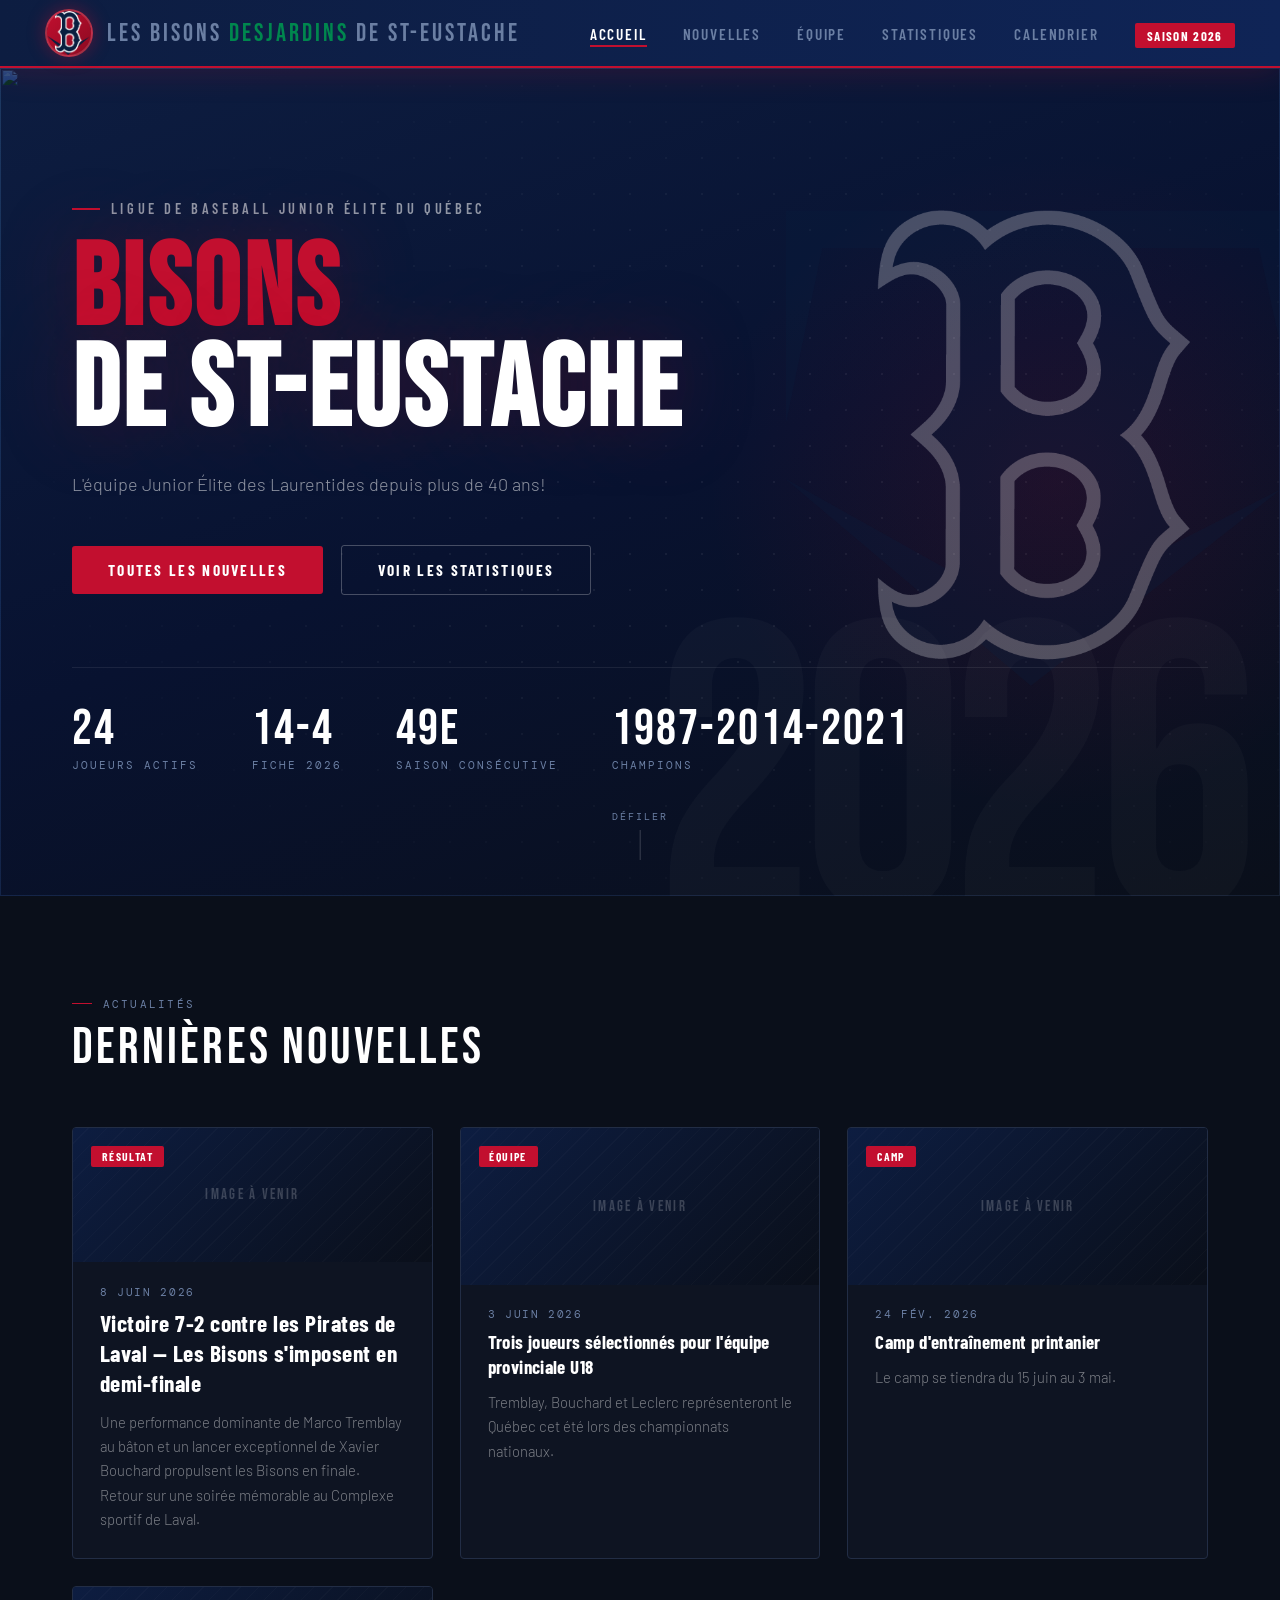
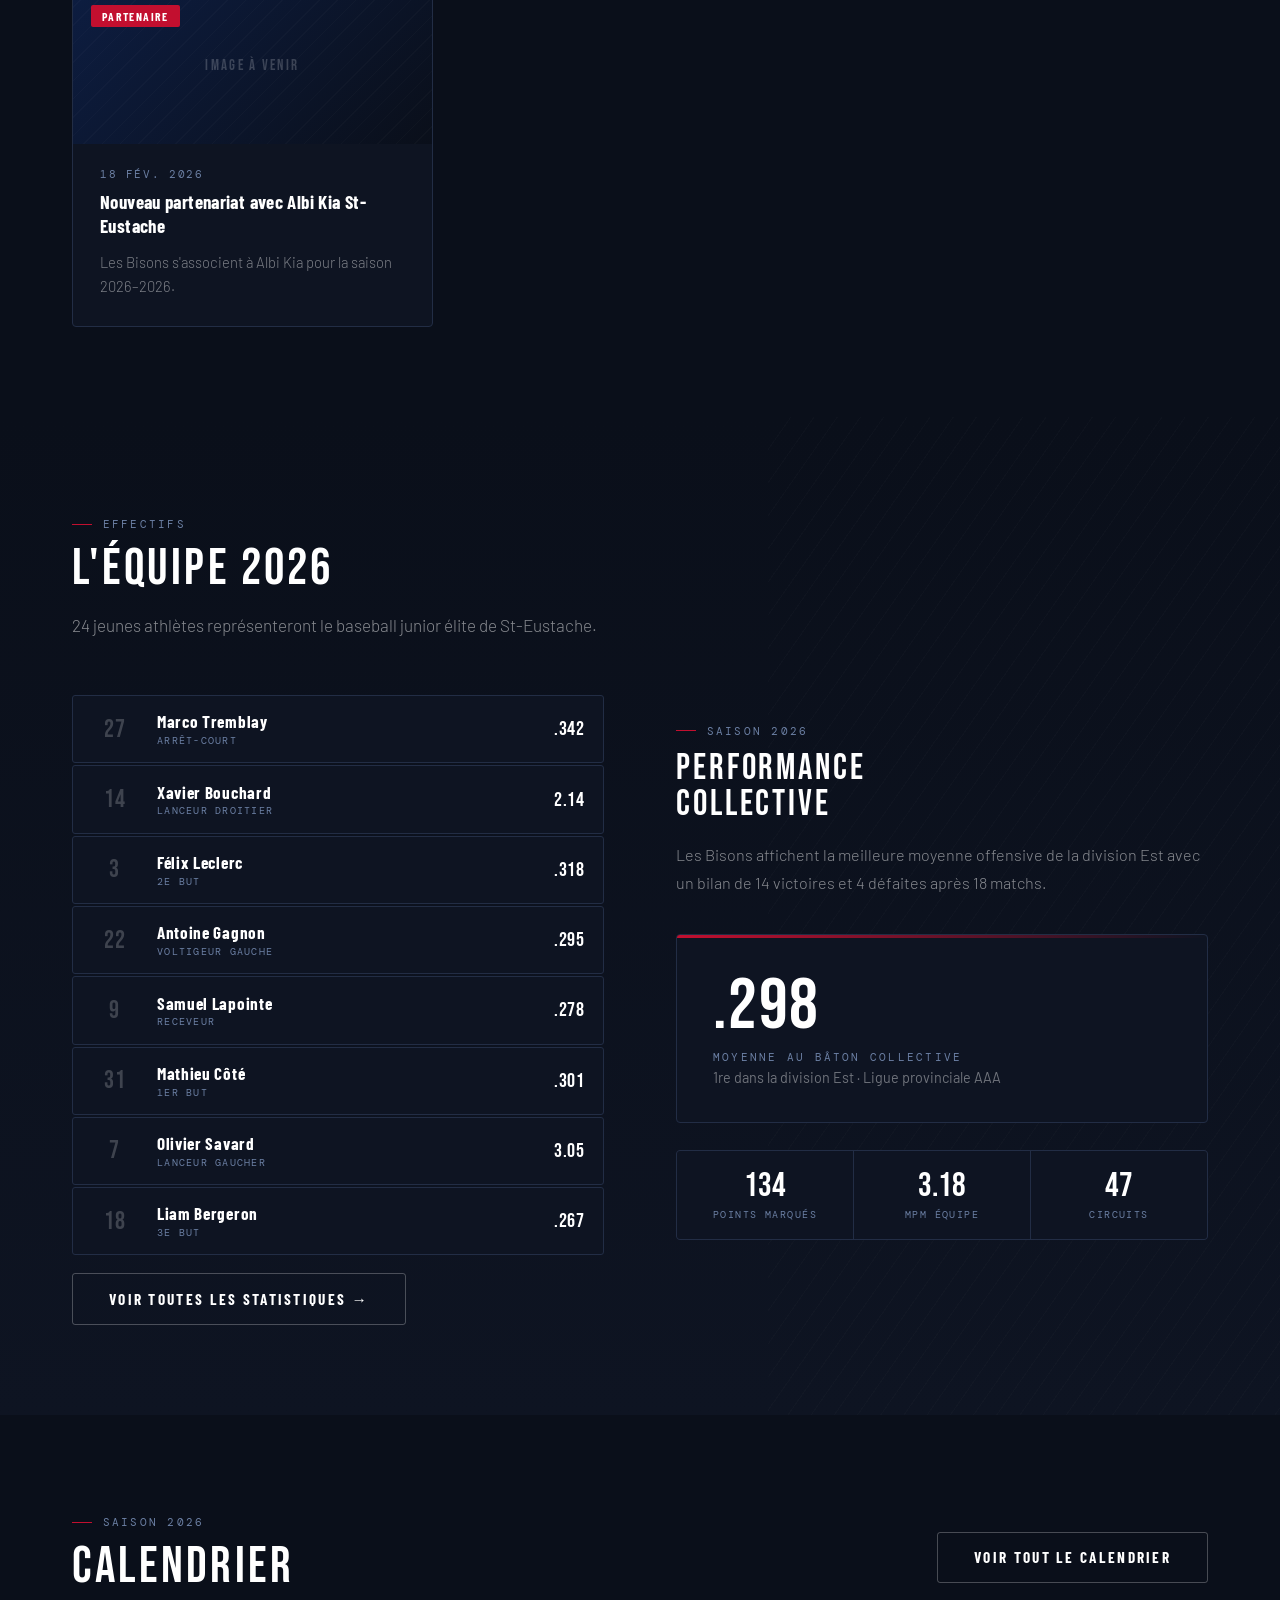
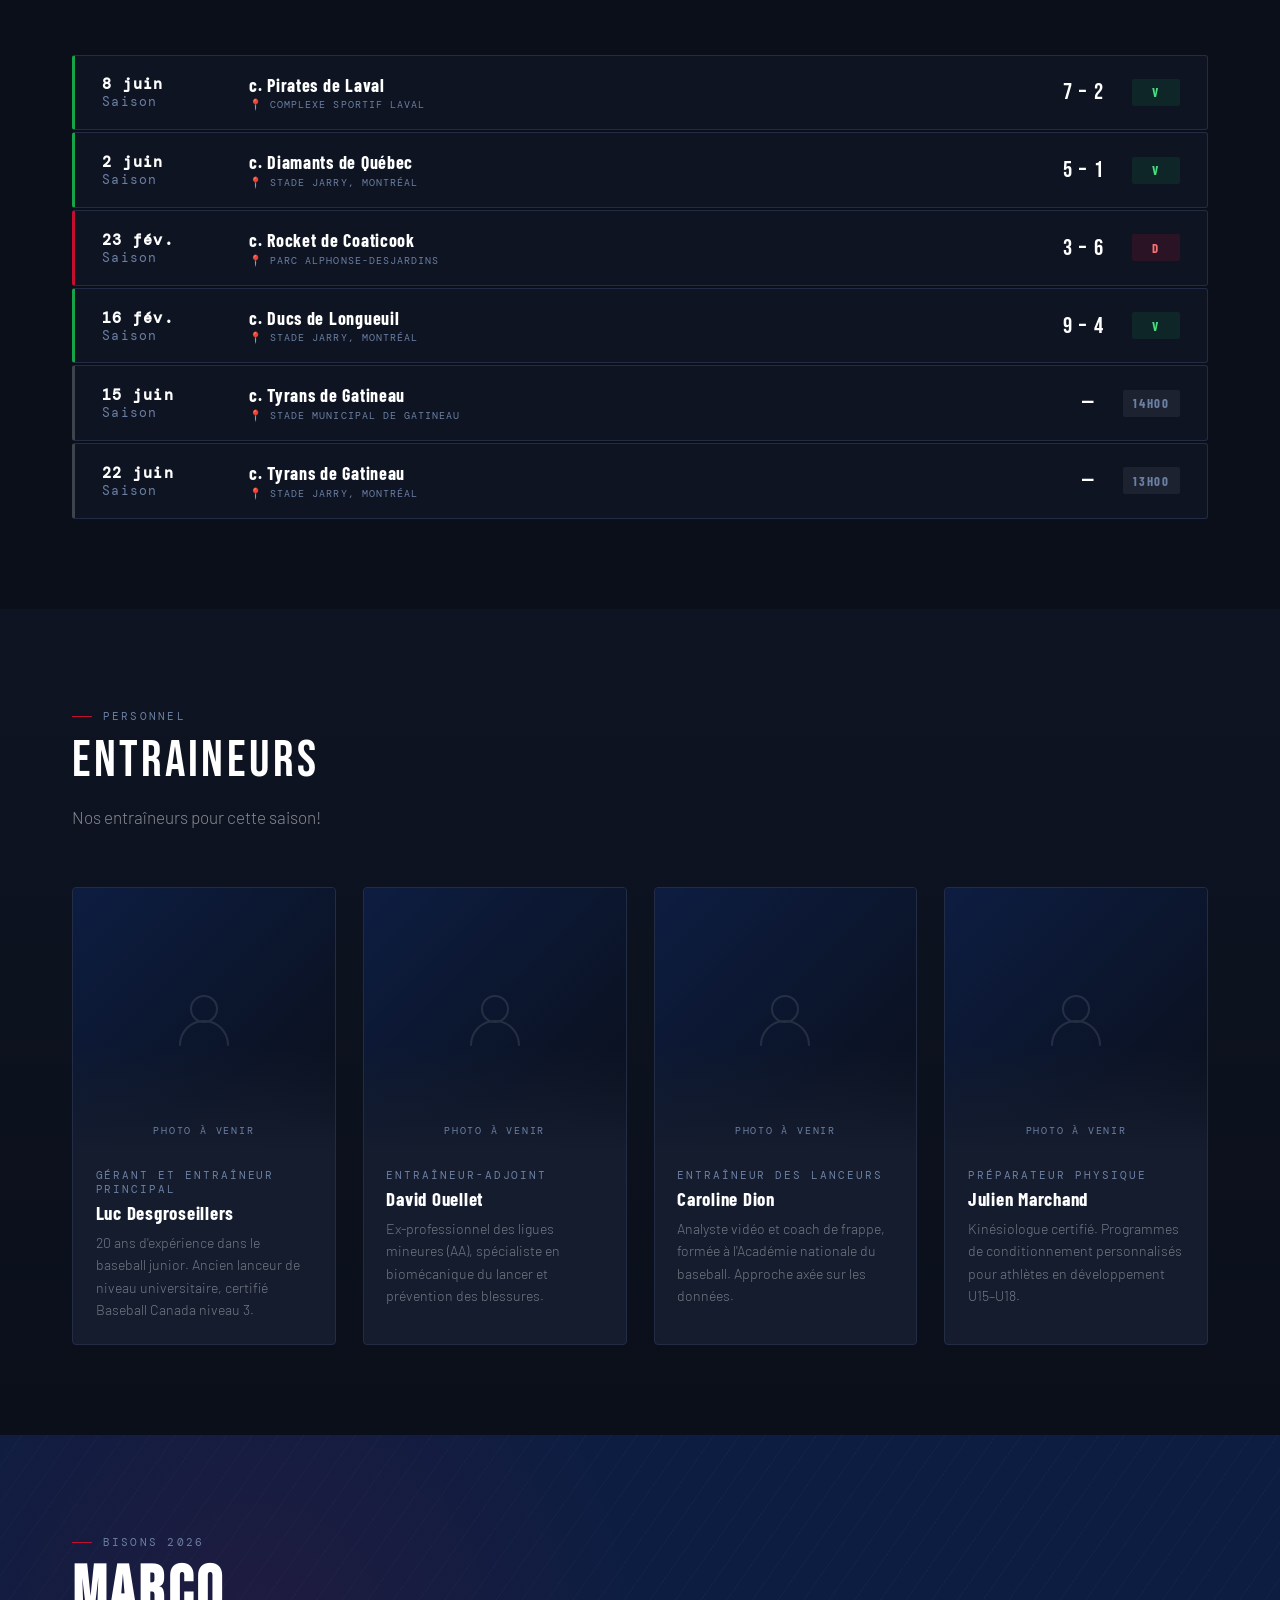
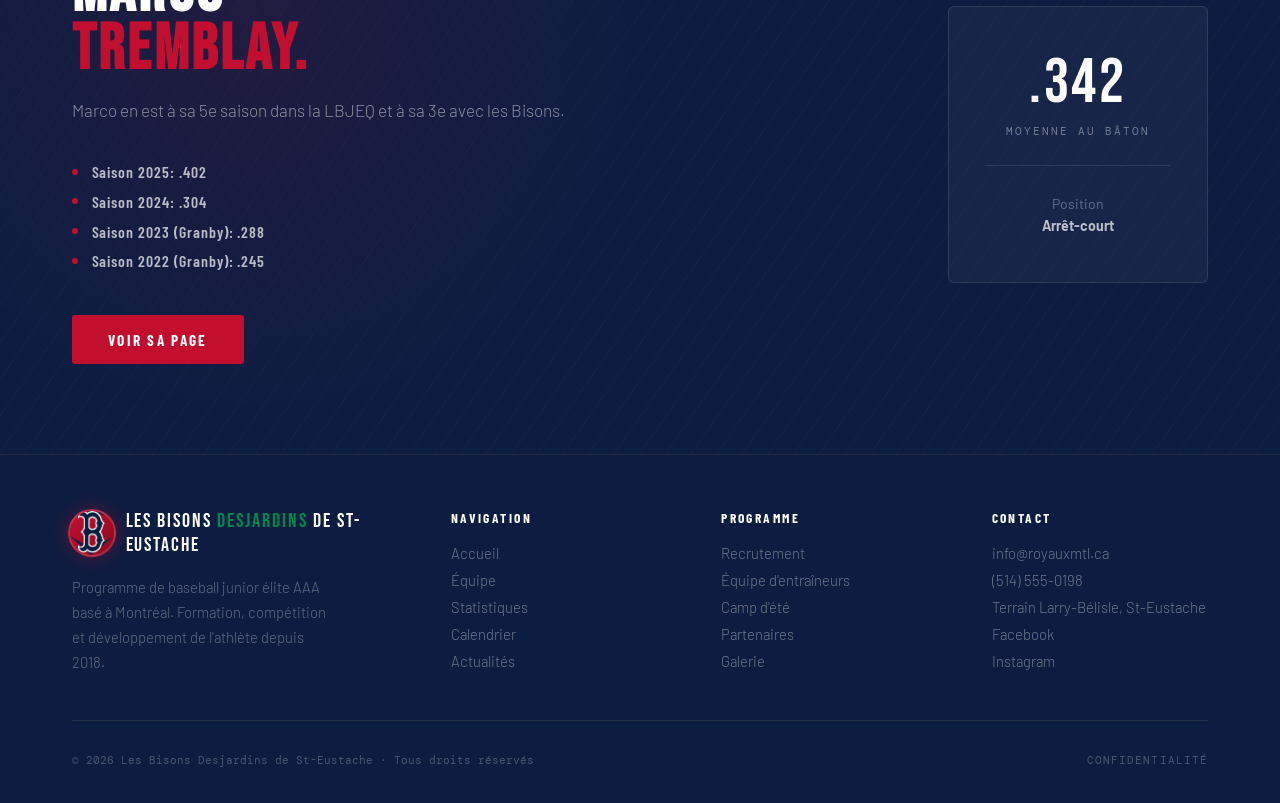
==== commit 874fe6db: "fix: fb page plugin commenté" ====
--- a/index.html
+++ b/index.html
@@ -176,7 +176,7 @@
                 </a>
             </div>
 
-            <div class="fb-page" data-href="https://www.facebook.com/bisonssteustachelbjeq" data-tabs="" data-width="" data-height="" data-small-header="false" data-adapt-container-width="true" data-hide-cover="false" data-show-facepile="false"><blockquote cite="https://www.facebook.com/bisonssteustachelbjeq" class="fb-xfbml-parse-ignore"><a href="https://www.facebook.com/bisonssteustachelbjeq">Bisons Desjardins de St-Eustache - LBJÉQ</a></blockquote></div>
+            <!-- <div class="fb-page" data-href="https://www.facebook.com/bisonssteustachelbjeq" data-tabs="" data-width="" data-height="" data-small-header="false" data-adapt-container-width="true" data-hide-cover="false" data-show-facepile="false"><blockquote cite="https://www.facebook.com/bisonssteustachelbjeq" class="fb-xfbml-parse-ignore"><a href="https://www.facebook.com/bisonssteustachelbjeq">Bisons Desjardins de St-Eustache - LBJÉQ</a></blockquote></div> -->
         </section>
 
         <!-- ══ ÉQUIPE ══ -->
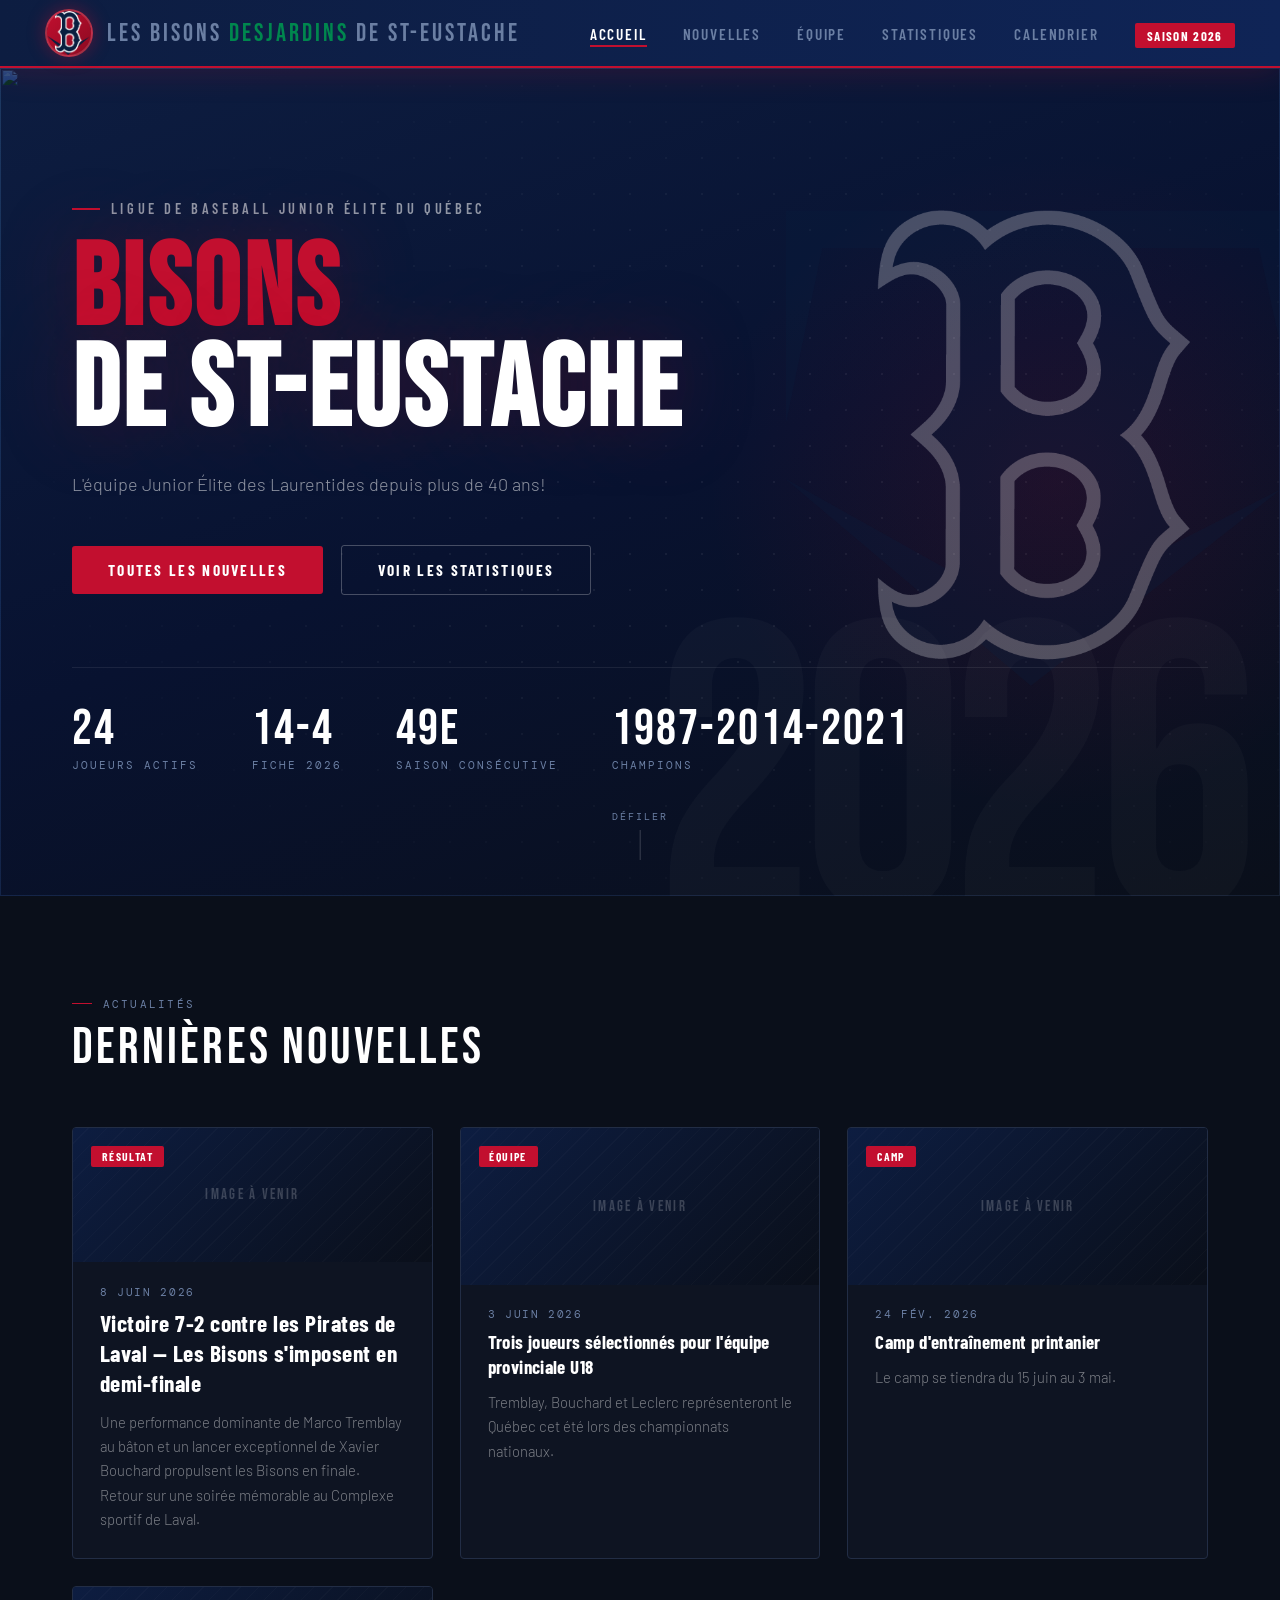
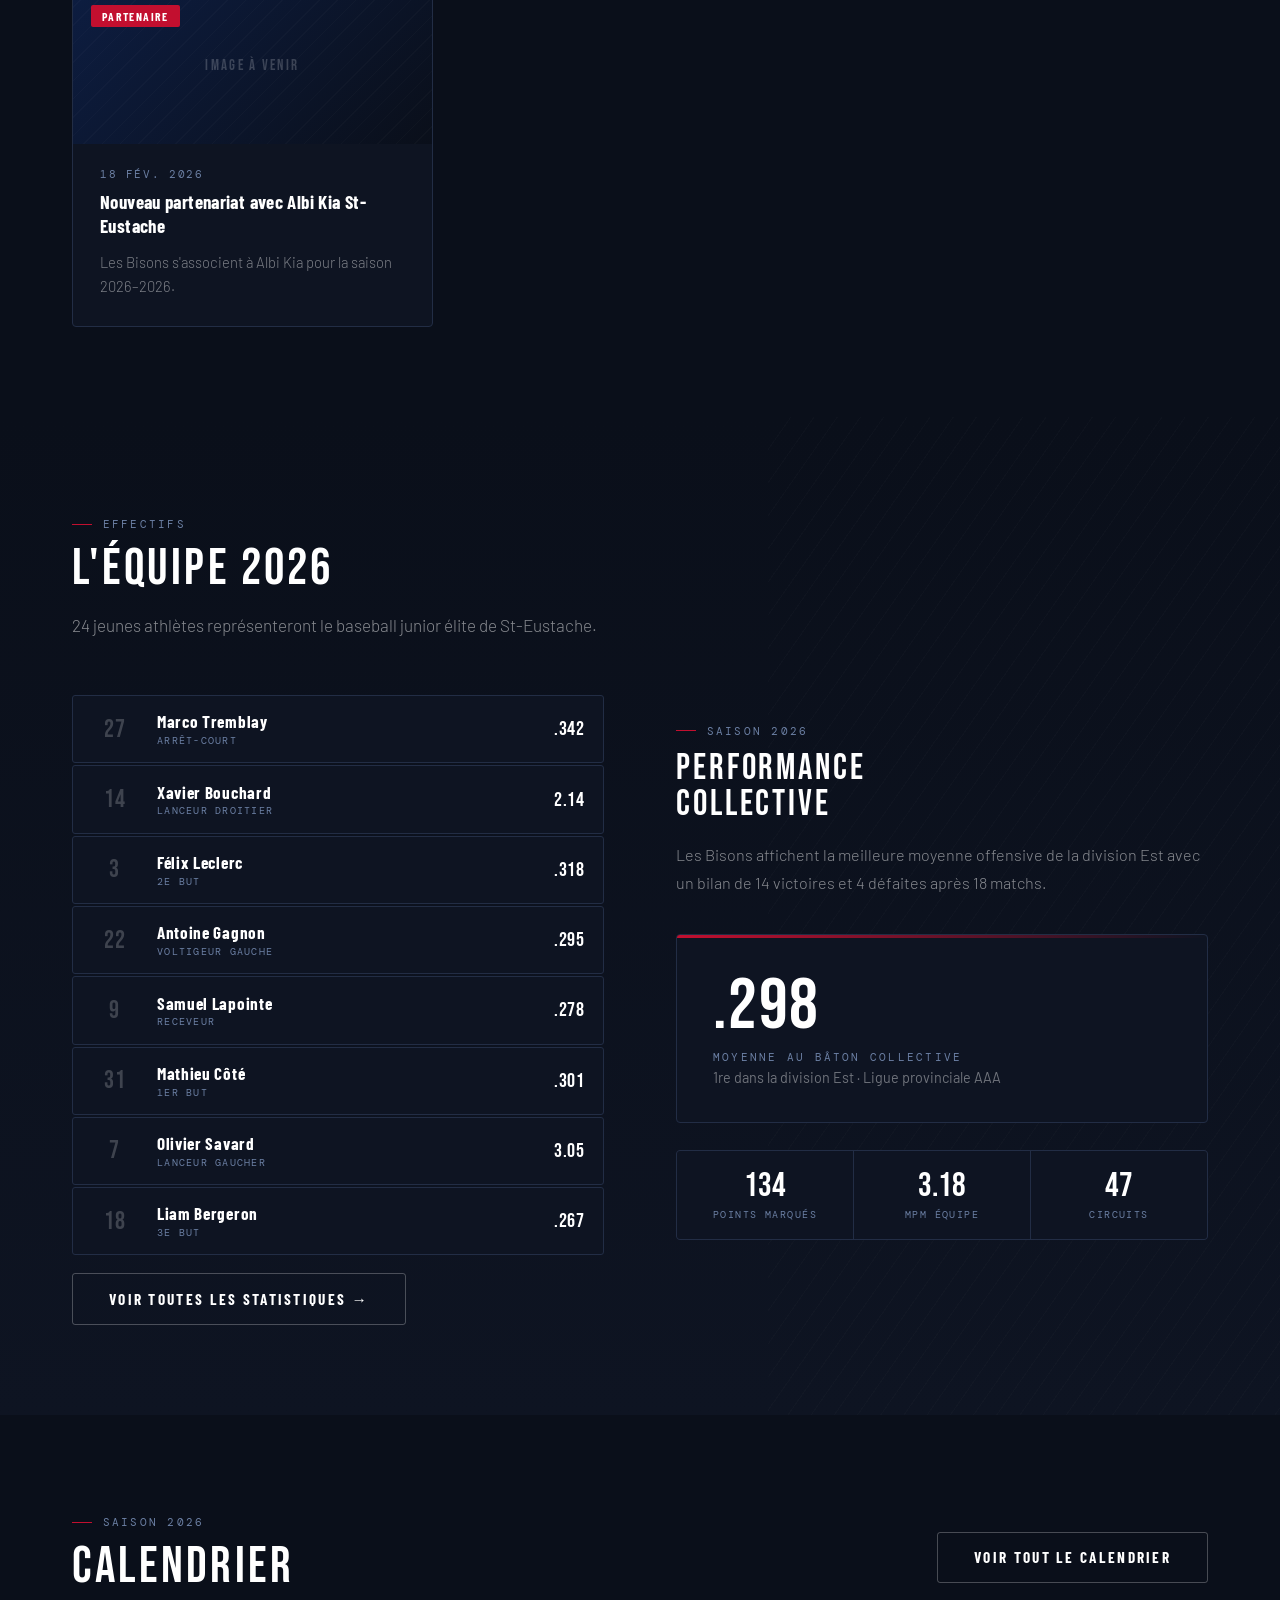
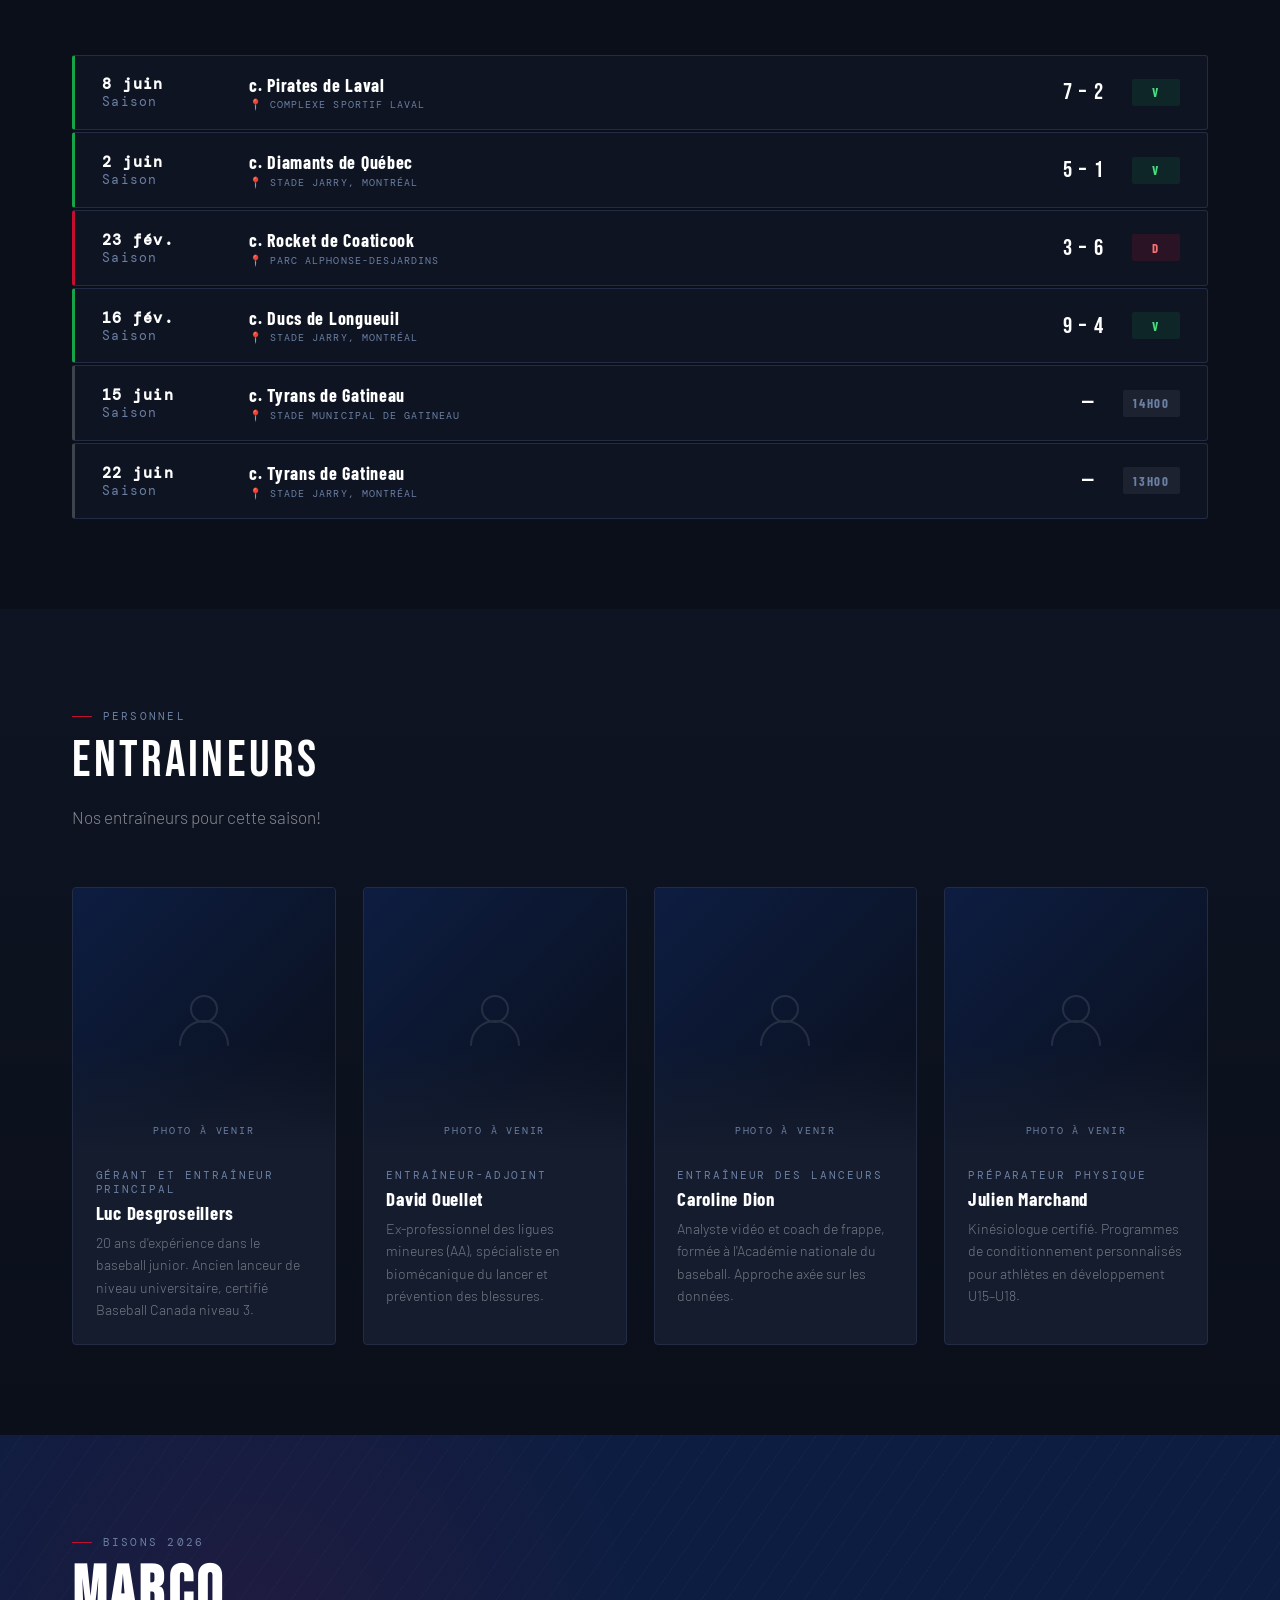
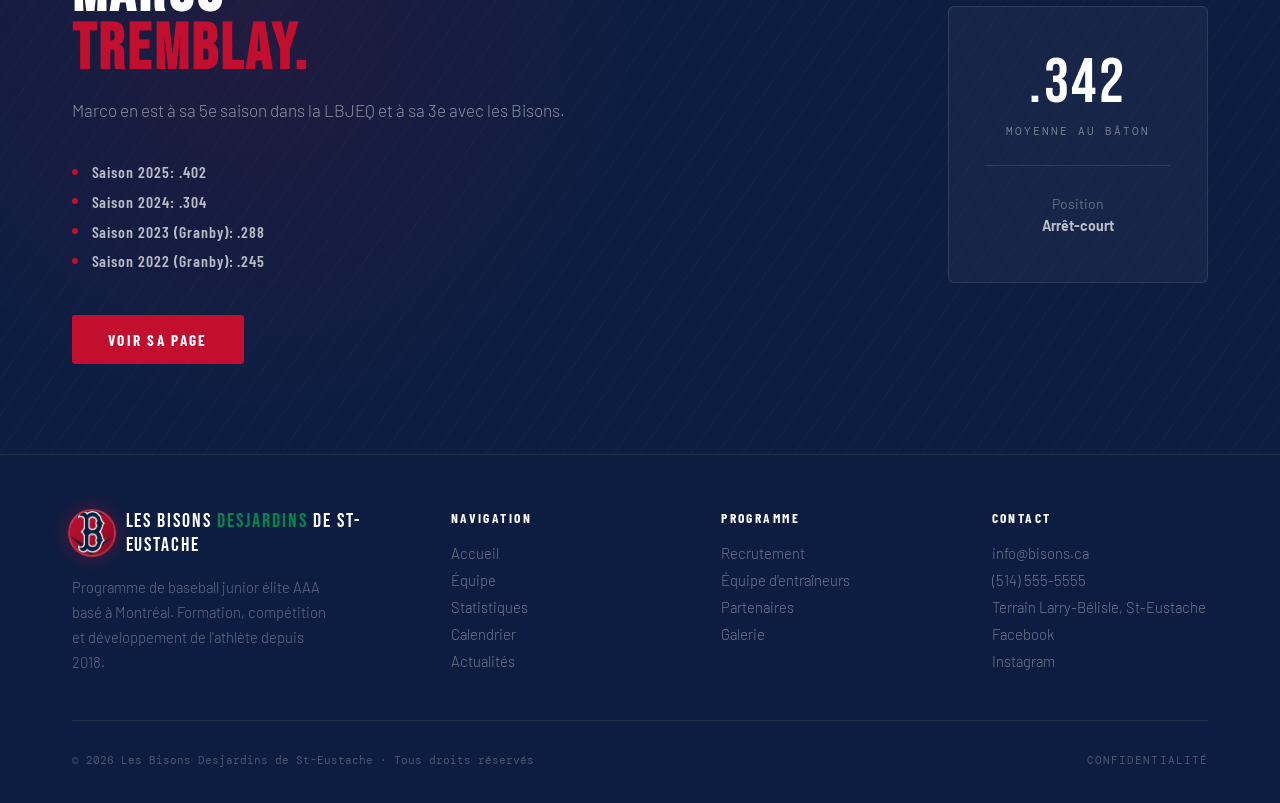
==== commit 868d52b8: "fix: infos du footer" ====
--- a/index.html
+++ b/index.html
@@ -630,7 +630,6 @@
                     <div class="footer-col-links">
                         <a href="#">Recrutement</a>
                         <a href="#">Équipe d'entraîneurs</a>
-                        <a href="#">Camp d'été</a>
                         <a href="#">Partenaires</a>
                         <a href="#">Galerie</a>
                     </div>
@@ -638,8 +637,8 @@
                 <div>
                     <div class="footer-col-title">Contact</div>
                     <div class="footer-col-links">
-                        <a href="#">info@royauxmtl.ca</a>
-                        <a href="#">(514) 555-0198</a>
+                        <a href="#">info@bisons.ca</a>
+                        <a href="#">(514) 555-5555</a>
                         <a href="#">Terrain Larry-Bélisle, St-Eustache</a>
                         <a href="#">Facebook</a>
                         <a href="#">Instagram</a>
